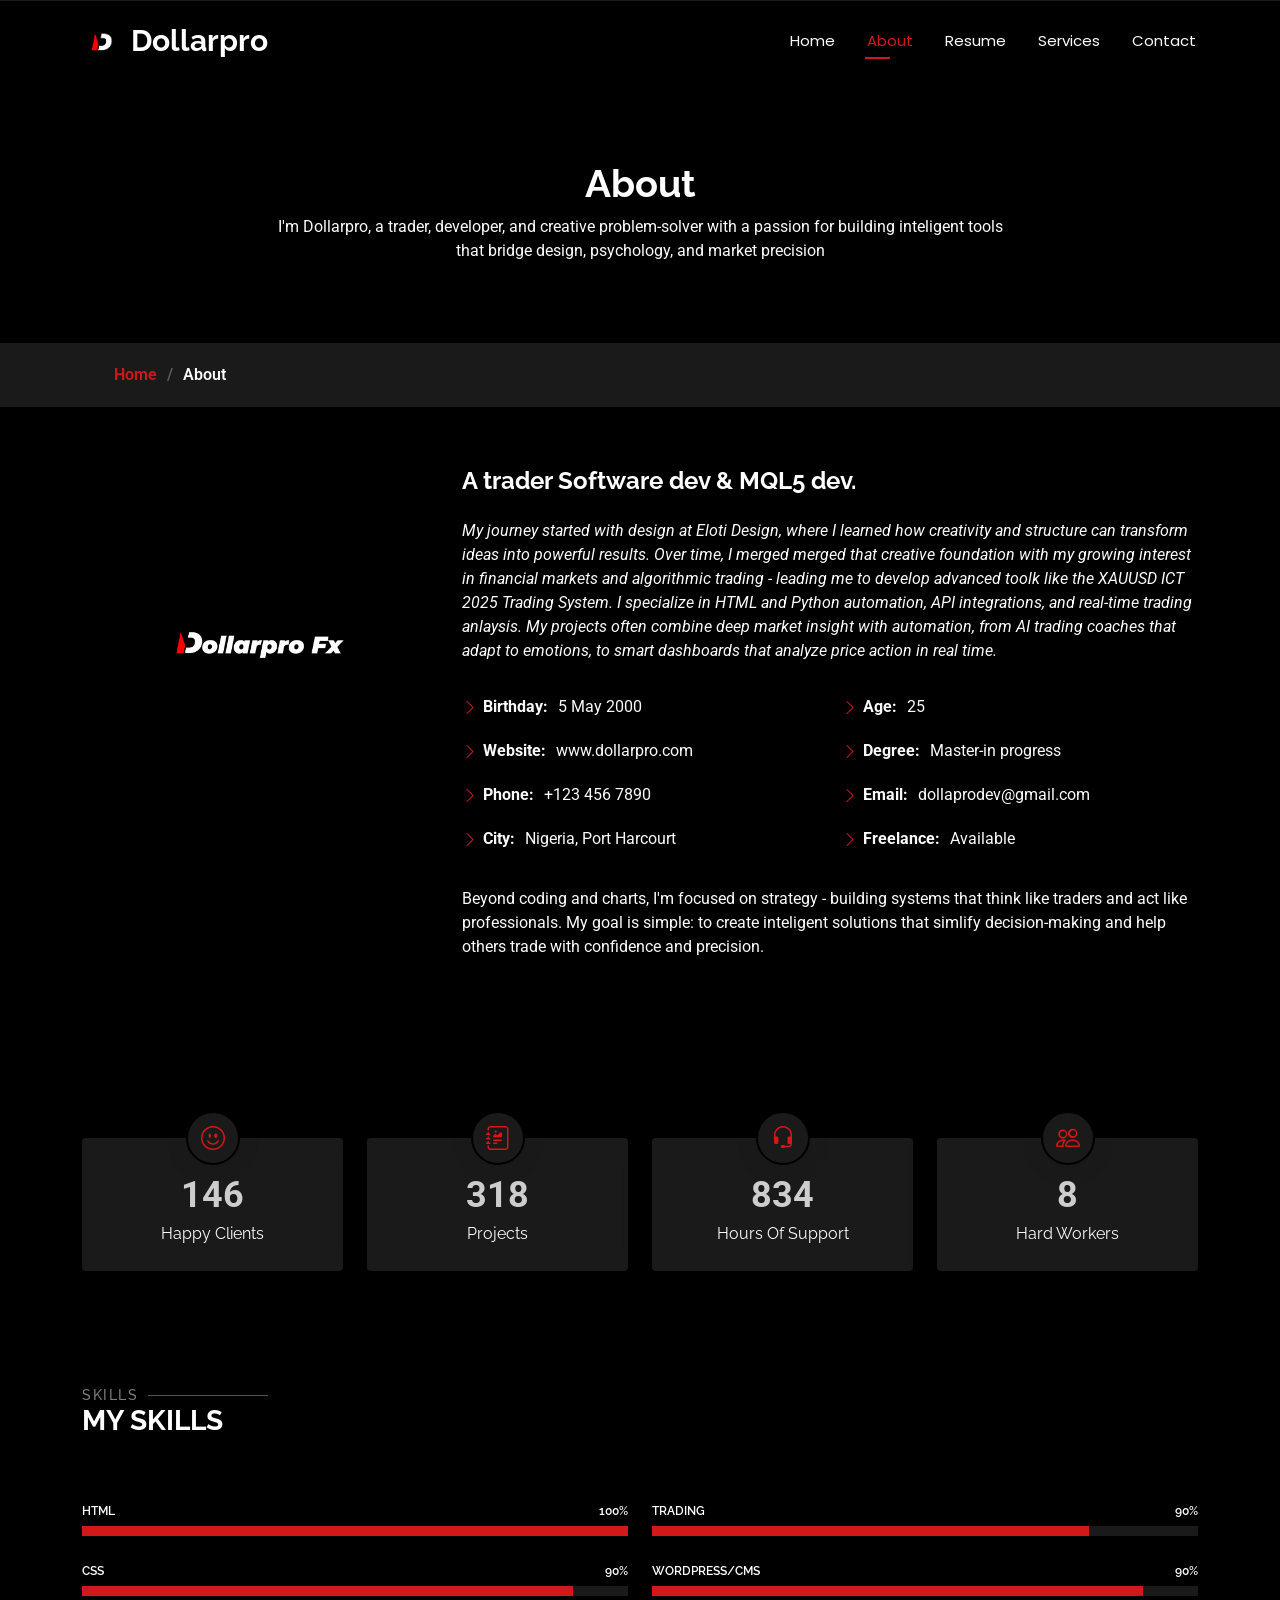
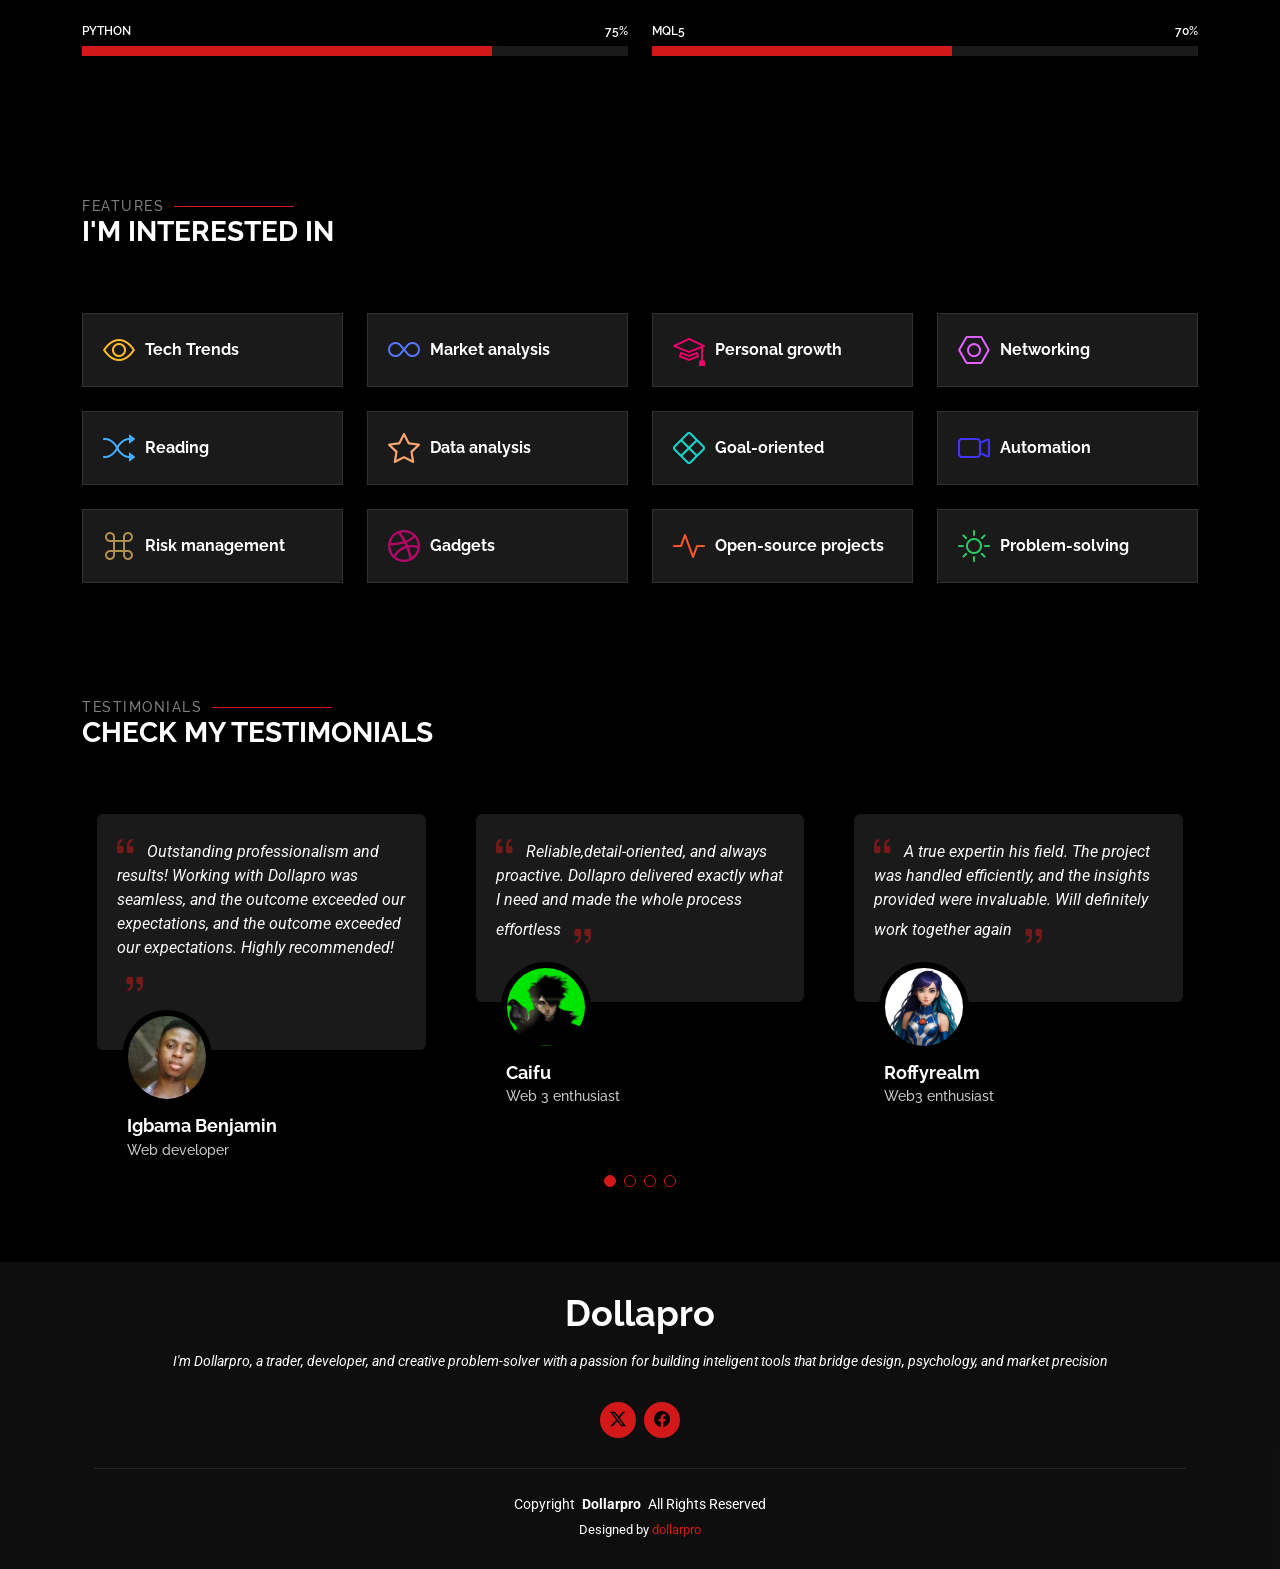
==== about.html @ f8076a0a "Add files via upload" ====
<!DOCTYPE html>
<html lang="en">

<head>
  <meta charset="utf-8">
  <meta content="width=device-width, initial-scale=1.0" name="viewport">
   <title>Dollarpro portfolio</title>
  <meta name="description" content="">
  <meta name="keywords" content="">

  <!-- Favicons -->
  <link href="assets/img/favicon.jpg" rel="icon">
  <link href="assets/img/apple-touch-icon.jpg" rel="apple-touch-icon">

  <!-- Fonts -->
  <link href="https://fonts.googleapis.com" rel="preconnect">
  <link href="https://fonts.gstatic.com" rel="preconnect" crossorigin>
  <link href="https://fonts.googleapis.com/css2?family=Roboto:ital,wght@0,100;0,300;0,400;0,500;0,700;0,900;1,100;1,300;1,400;1,500;1,700;1,900&family=Poppins:ital,wght@0,100;0,200;0,300;0,400;0,500;0,600;0,700;0,800;0,900;1,100;1,200;1,300;1,400;1,500;1,600;1,700;1,800;1,900&family=Raleway:ital,wght@0,100;0,200;0,300;0,400;0,500;0,600;0,700;0,800;0,900;1,100;1,200;1,300;1,400;1,500;1,600;1,700;1,800;1,900&display=swap" rel="stylesheet">

  <!-- Vendor CSS Files -->
  <link href="assets/vendor/bootstrap/css/bootstrap.min.css" rel="stylesheet">
  <link href="assets/vendor/bootstrap-icons/bootstrap-icons.css" rel="stylesheet">
  <link href="assets/vendor/aos/aos.css" rel="stylesheet">
  <link href="assets/vendor/swiper/swiper-bundle.min.css" rel="stylesheet">
  <link href="assets/vendor/glightbox/css/glightbox.min.css" rel="stylesheet">

  <!-- Main CSS File -->
  <link href="assets/css/main.css" rel="stylesheet">

  <!-- =======================================================
  * Template Name: Personal
  * Template URL: https://bootstrapmade.com/personal-free-resume-bootstrap-template/
  * Updated: Mar 05 2025 with Bootstrap v5.3.3
  * Author: BootstrapMade.com
  * License: https://bootstrapmade.com/license/
  ======================================================== -->
</head>

<body class="about-page">

  <header id="header" class="header d-flex align-items-center fixed-top">
    <div class="container-fluid container-xl position-relative d-flex align-items-center justify-content-between">

      <a href="index.html" class="logo d-flex align-items-center">
        <!-- Uncomment the line below if you also wish to use an image logo -->
        <img src="assets/img/logo.jpg" alt="">
        <h1 class="sitename">Dollarpro</h1>
      </a>

      <nav id="navmenu" class="navmenu">
        <ul>
          <li><a href="index.html">Home</a></li>
          <li><a href="about.html" class="active">About</a></li>
          <li><a href="resume.html">Resume</a></li>
          <li><a href="services.html">Services</a></li>
          <li><a href="contact.html">Contact</a></li>
        </ul>
        <i class="mobile-nav-toggle d-xl-none bi bi-list"></i>
      </nav>

    </div>
  </header>

  <main class="main">

    <!-- Page Title -->
    <div class="page-title" data-aos="fade">
      <div class="heading">
        <div class="container">
          <div class="row d-flex justify-content-center text-center">
            <div class="col-lg-8">
              <h1>About</h1>
              <p class="mb-0">I'm Dollarpro, a trader, developer, and creative problem-solver with a passion for building inteligent tools that bridge design, psychology, and market precision</p>
            </div>
          </div>
        </div>
      </div>
      <nav class="breadcrumbs">
        <div class="container">
          <ol>
            <li><a href="index.html">Home</a></li>
            <li class="current">About</li>
          </ol>
        </div>
      </nav>
    </div><!-- End Page Title -->

    <!-- About Section -->
    <section id="about" class="about section">

      <div class="container" data-aos="fade-up" data-aos-delay="100">

        <div class="row gy-4 justify-content-center">
          <div class="col-lg-4">
            <img src="assets/img/profile-img.jpg" class="img-fluid" alt="">
          </div>
          <div class="col-lg-8 content">
            <h2>A trader Software dev &amp; MQL5 dev.</h2>
            <p class="fst-italic py-3">
            My journey started with design at Eloti Design, where I learned how creativity and structure can transform ideas into powerful results. Over time, I merged
            merged that creative foundation with my growing interest in financial markets and algorithmic trading - leading me to develop advanced toolk like the XAUUSD ICT 2025 Trading System.

            I specialize in HTML and Python automation, API integrations, and real-time trading anlaysis. My projects often combine deep market insight with automation, from AI trading coaches that adapt
            to emotions, to smart dashboards that analyze price action in real time.

           
            </p>
            <div class="row">
              <div class="col-lg-6">
                <ul>
                  <li><i class="bi bi-chevron-right"></i> <strong>Birthday:</strong> <span>5 May 2000</span></li>
                  <li><i class="bi bi-chevron-right"></i> <strong>Website:</strong> <span>www.dollarpro.com</span></li>
                  <li><i class="bi bi-chevron-right"></i> <strong>Phone:</strong> <span>+123 456 7890</span></li>
                  <li><i class="bi bi-chevron-right"></i> <strong>City:</strong> <span>Nigeria, Port Harcourt</span></li>
                </ul>
              </div>
              <div class="col-lg-6">
                <ul>
                  <li><i class="bi bi-chevron-right"></i> <strong>Age:</strong> <span>25</span></li>
                  <li><i class="bi bi-chevron-right"></i> <strong>Degree:</strong> <span>Master-in progress</span></li>
                  <li><i class="bi bi-chevron-right"></i> <strong>Email:</strong> <span>dollaprodev@gmail.com</span></li>
                  <li><i class="bi bi-chevron-right"></i> <strong>Freelance:</strong> <span>Available</span></li>
                </ul>
              </div>
            </div>
            <p class="py-3">
              Beyond coding and charts, I'm focused on strategy - building systems that think like traders and act like professionals. My goal is simple: to create inteligent solutions that simlify decision-making
            and help others trade with confidence and precision.
            </p>
          </div>
        </div>

      </div>

    </section><!-- /About Section -->

    <!-- Stats Section -->
    <section id="stats" class="stats section">

      <div class="container" data-aos="fade-up" data-aos-delay="100">

        <div class="row gy-4">

          <div class="col-lg-3 col-md-6 d-flex flex-column align-items-center">
            <i class="bi bi-emoji-smile"></i>
            <div class="stats-item">
              <span data-purecounter-start="0" data-purecounter-end="232" data-purecounter-duration="1" class="purecounter"></span>
              <p>Happy Clients</p>
            </div>
          </div><!-- End Stats Item -->

          <div class="col-lg-3 col-md-6 d-flex flex-column align-items-center">
            <i class="bi bi-journal-richtext"></i>
            <div class="stats-item">
              <span data-purecounter-start="0" data-purecounter-end="521" data-purecounter-duration="1" class="purecounter"></span>
              <p>Projects</p>
            </div>
          </div><!-- End Stats Item -->

          <div class="col-lg-3 col-md-6 d-flex flex-column align-items-center">
            <i class="bi bi-headset"></i>
            <div class="stats-item">
              <span data-purecounter-start="0" data-purecounter-end="1463" data-purecounter-duration="1" class="purecounter"></span>
              <p>Hours Of Support</p>
            </div>
          </div><!-- End Stats Item -->

          <div class="col-lg-3 col-md-6 d-flex flex-column align-items-center">
            <i class="bi bi-people"></i>
            <div class="stats-item">
              <span data-purecounter-start="0" data-purecounter-end="15" data-purecounter-duration="1" class="purecounter"></span>
              <p>Hard Workers</p>
            </div>
          </div><!-- End Stats Item -->

        </div>

      </div>

    </section><!-- /Stats Section -->

    <!-- Skills Section -->
    <section id="skills" class="skills section">

      <!-- Section Title -->
      <div class="container section-title" data-aos="fade-up">
        <h2>Skills</h2>
        <div><span>My</span> <span class="description-title">Skills</span></div>
      </div><!-- End Section Title -->

      <div class="container" data-aos="fade-up" data-aos-delay="100">

        <div class="row skills-content skills-animation">

          <div class="col-lg-6">

            <div class="progress">
              <span class="skill"><span>HTML</span> <i class="val">100%</i></span>
              <div class="progress-bar-wrap">
                <div class="progress-bar" role="progressbar" aria-valuenow="100" aria-valuemin="0" aria-valuemax="100"></div>
              </div>
            </div><!-- End Skills Item -->

            <div class="progress">
              <span class="skill"><span>CSS</span> <i class="val">90%</i></span>
              <div class="progress-bar-wrap">
                <div class="progress-bar" role="progressbar" aria-valuenow="90" aria-valuemin="0" aria-valuemax="100"></div>
              </div>
            </div><!-- End Skills Item -->

            <div class="progress">
              <span class="skill"><span>Python</span> <i class="val">75%</i></span>
              <div class="progress-bar-wrap">
                <div class="progress-bar" role="progressbar" aria-valuenow="75" aria-valuemin="0" aria-valuemax="100"></div>
              </div>
            </div><!-- End Skills Item -->

          </div>

          <div class="col-lg-6">

            <div class="progress">
              <span class="skill"><span>Trading</span> <i class="val">90%</i></span>
              <div class="progress-bar-wrap">
                <div class="progress-bar" role="progressbar" aria-valuenow="80" aria-valuemin="0" aria-valuemax="100"></div>
              </div>
            </div><!-- End Skills Item -->

            <div class="progress">
              <span class="skill"><span>WordPress/CMS</span> <i class="val">90%</i></span>
              <div class="progress-bar-wrap">
                <div class="progress-bar" role="progressbar" aria-valuenow="90" aria-valuemin="0" aria-valuemax="100"></div>
              </div>
            </div><!-- End Skills Item -->

            <div class="progress">
              <span class="skill"><span>MQL5</span> <i class="val">70%</i></span>
              <div class="progress-bar-wrap">
                <div class="progress-bar" role="progressbar" aria-valuenow="55" aria-valuemin="0" aria-valuemax="100"></div>
              </div>
            </div><!-- End Skills Item -->

          </div>

        </div>

      </div>

    </section><!-- /Skills Section -->

    <!-- Interests Section -->
    <section id="interests" class="interests section">

      <!-- Section Title -->
      <div class="container section-title" data-aos="fade-up">
        <h2>Features</h2>
        <div><span>I'm</span> <span class="description-title">interested in</span></div>
      </div><!-- End Section Title -->

      <div class="container">

        <div class="row gy-4">

          <div class="col-lg-3 col-md-4" data-aos="fade-up" data-aos-delay="100">
            <div class="features-item">
              <i class="bi bi-eye" style="color: #ffbb2c;"></i>
              <h3><a href="" class="stretched-link">Tech Trends</a></h3>
            </div>
          </div><!-- End Feature Item -->

          <div class="col-lg-3 col-md-4" data-aos="fade-up" data-aos-delay="200">
            <div class="features-item">
              <i class="bi bi-infinity" style="color: #5578ff;"></i>
              <h3><a href="" class="stretched-link">Market analysis</a></h3>
            </div>
          </div><!-- End Feature Item -->

          <div class="col-lg-3 col-md-4" data-aos="fade-up" data-aos-delay="300">
            <div class="features-item">
              <i class="bi bi-mortarboard" style="color: #e80368;"></i>
              <h3><a href="" class="stretched-link">Personal growth</a></h3>
            </div>
          </div><!-- End Feature Item -->

          <div class="col-lg-3 col-md-4" data-aos="fade-up" data-aos-delay="400">
            <div class="features-item">
              <i class="bi bi-nut" style="color: #e361ff;"></i>
              <h3><a href="" class="stretched-link">Networking</a></h3>
            </div>
          </div><!-- End Feature Item -->

          <div class="col-lg-3 col-md-4" data-aos="fade-up" data-aos-delay="500">
            <div class="features-item">
              <i class="bi bi-shuffle" style="color: #47aeff;"></i>
              <h3><a href="" class="stretched-link">Reading</a></h3>
            </div>
          </div><!-- End Feature Item -->

          <div class="col-lg-3 col-md-4" data-aos="fade-up" data-aos-delay="600">
            <div class="features-item">
              <i class="bi bi-star" style="color: #ffa76e;"></i>
              <h3><a href="" class="stretched-link">Data analysis</a></h3>
            </div>
          </div><!-- End Feature Item -->

          <div class="col-lg-3 col-md-4" data-aos="fade-up" data-aos-delay="700">
            <div class="features-item">
              <i class="bi bi-x-diamond" style="color: #11dbcf;"></i>
              <h3><a href="" class="stretched-link">Goal-oriented</a></h3>
            </div>
          </div><!-- End Feature Item -->

          <div class="col-lg-3 col-md-4" data-aos="fade-up" data-aos-delay="800">
            <div class="features-item">
              <i class="bi bi-camera-video" style="color: #4233ff;"></i>
              <h3><a href="" class="stretched-link">Automation</a></h3>
            </div>
          </div><!-- End Feature Item -->

          <div class="col-lg-3 col-md-4" data-aos="fade-up" data-aos-delay="900">
            <div class="features-item">
              <i class="bi bi-command" style="color: #b2904f;"></i>
              <h3><a href="" class="stretched-link">Risk management</a></h3>
            </div>
          </div><!-- End Feature Item -->

          <div class="col-lg-3 col-md-4" data-aos="fade-up" data-aos-delay="1000">
            <div class="features-item">
              <i class="bi bi-dribbble" style="color: #b20969;"></i>
              <h3><a href="" class="stretched-link">Gadgets</a></h3>
            </div>
          </div><!-- End Feature Item -->

          <div class="col-lg-3 col-md-4" data-aos="fade-up" data-aos-delay="1100">
            <div class="features-item">
              <i class="bi bi-activity" style="color: #ff5828;"></i>
              <h3><a href="" class="stretched-link">Open-source projects</a></h3>
            </div>
          </div><!-- End Feature Item -->

          <div class="col-lg-3 col-md-4" data-aos="fade-up" data-aos-delay="1200">
            <div class="features-item">
              <i class="bi bi-brightness-high" style="color: #29cc61;"></i>
              <h3><a href="" class="stretched-link">Problem-solving</a></h3>
            </div>
          </div><!-- End Feature Item -->

        </div>

      </div>

    </section><!-- /Interests Section -->

    <!-- Testimonials Section -->
    <section id="testimonials" class="testimonials section">

      <!-- Section Title -->
      <div class="container section-title" data-aos="fade-up">
        <h2>Testimonials</h2>
        <div><span>Check my</span> <span class="description-title">Testimonials</span></div>
      </div><!-- End Section Title -->

      <div class="container" data-aos="fade-up" data-aos-delay="100">

        <div class="swiper init-swiper" data-speed="600" data-delay="5000">
          <script type="application/json" class="swiper-config">
            {
              "loop": true,
              "speed": 600,
              "autoplay": {
                "delay": 5000
              },
              "slidesPerView": "auto",
              "pagination": {
                "el": ".swiper-pagination",
                "type": "bullets",
                "clickable": true
              },
              "breakpoints": {
                "320": {
                  "slidesPerView": 1,
                  "spaceBetween": 40
                },
                "1200": {
                  "slidesPerView": 3,
                  "spaceBetween": 20
                }
              }
            }
          </script>
          <div class="swiper-wrapper">

            <div class="swiper-slide">
              <div class="testimonial-item" "="">
            <p>
              <i class=" bi bi-quote quote-icon-left"></i>
                <span>Outstanding professionalism and results! Working with Dollapro was seamless, and the outcome exceeded our expectations, and the outcome exceeded our expectations. Highly recommended!</span>
                <i class="bi bi-quote quote-icon-right"></i>
                </p>
                <img src="assets/img/person/person-m-9.jpg" class="testimonial-img" alt="">
                <h3>Igbama Benjamin</h3>
                <h4>Web developer</h4>
              </div>
            </div><!-- End testimonial item -->

            <div class="swiper-slide">
              <div class="testimonial-item">
                <p>
                  <i class="bi bi-quote quote-icon-left"></i>
                  <span>Reliable,detail-oriented, and always proactive. Dollapro delivered exactly what I need and made the whole process effortless</span>
                  <i class="bi bi-quote quote-icon-right"></i>
                </p>
                <img src="assets/img/person/person-f-5.jpg" class="testimonial-img" alt="">
                <h3>Caifu</h3>
                <h4>Web 3 enthusiast</h4>
              </div>
            </div><!-- End testimonial item -->

            <div class="swiper-slide">
              <div class="testimonial-item">
                <p>
                  <i class="bi bi-quote quote-icon-left"></i>
                  <span>A true expertin his field. The project was handled efficiently, and the insights provided were invaluable. Will definitely work together again </span>
                  <i class="bi bi-quote quote-icon-right"></i>
                </p>
                <img src="assets/img/person/person-f-12.jpg" class="testimonial-img" alt="">
                <h3>Roffyrealm</h3>
                <h4>Web3 enthusiast</h4>
              </div>
            </div><!-- End testimonial item -->

            <div class="swiper-slide">
              <div class="testimonial-item">
                <p>
                  <i class="bi bi-quote quote-icon-left"></i>
                  <span>From start to finish, the communication, guidance, and quality of work were exceptional. Dollarpro brought our vision to life perfectly</span>
                  <i class="bi bi-quote quote-icon-right"></i>
                </p>
                <img src="assets/img/person/person-m-12.jpg" class="testimonial-img" alt="">
                <h3>Freeman</h3>
                <h4>Web3 enthusiast/community builder</h4>
              </div>
            </div><!-- End testimonial item -->

           
          </div>
          <div class="swiper-pagination"></div>
        </div>

      </div>

    </section><!-- /Testimonials Section -->

  </main>

  <footer id="footer" class="footer dark-background">
    <div class="container">
      <h3 class="sitename">Dollapro</h3>
      <p>I'm Dollarpro, a trader, developer, and creative problem-solver with a passion for building inteligent tools that bridge design, psychology, and market precision</p>
      <div class="social-links d-flex justify-content-center">
        <a href=""><i class="bi bi-twitter-x"></i></a>
        <a href=""><i class="bi bi-facebook"></i></a>
      </div>
      <div class="container">
        <div class="copyright">
          <span>Copyright</span> <strong class="px-1 sitename">Dollarpro</strong> <span>All Rights Reserved</span>
        </div>
        <div class="credits">
          <!-- All the links in the footer should remain intact. -->
          <!-- You can delete the links only if you've purchased the pro version. -->
          <!-- Licensing information: https://bootstrapmade.com/license/ -->
          <!-- Purchase the pro version with working PHP/AJAX contact form: [buy-url] -->
          Designed by <a href="https://bootstrapmade.com/">dollarpro</a>
        </div>
      </div>
    </div>
  </footer>

  <!-- Scroll Top -->
  <a href="#" id="scroll-top" class="scroll-top d-flex align-items-center justify-content-center"><i class="bi bi-arrow-up-short"></i></a>

  <!-- Preloader -->
  <div id="preloader"></div>

  <!-- Vendor JS Files -->
  <script src="assets/vendor/bootstrap/js/bootstrap.bundle.min.js"></script>
  <script src="assets/vendor/php-email-form/validate.js"></script>
  <script src="assets/vendor/aos/aos.js"></script>
  <script src="assets/vendor/typed.js/typed.umd.js"></script>
  <script src="assets/vendor/purecounter/purecounter_vanilla.js"></script>
  <script src="assets/vendor/waypoints/noframework.waypoints.js"></script>
  <script src="assets/vendor/swiper/swiper-bundle.min.js"></script>
  <script src="assets/vendor/glightbox/js/glightbox.min.js"></script>
  <script src="assets/vendor/imagesloaded/imagesloaded.pkgd.min.js"></script>
  <script src="assets/vendor/isotope-layout/isotope.pkgd.min.js"></script>

  <!-- Main JS File -->
  <script src="assets/js/main.js"></script>

</body>

</html>
---- assets/css/main.css ----
/**
* Template Name: Personal
* Template URL: https://bootstrapmade.com/personal-free-resume-bootstrap-template/
* Updated: Mar 05 2025 with Bootstrap v5.3.3
* Author: BootstrapMade.com
* License: https://bootstrapmade.com/license/
*/

/*--------------------------------------------------------------
# Font & Color Variables
# Help: https://bootstrapmade.com/color-system/
--------------------------------------------------------------*/
/* Fonts */
:root {
  --default-font: "Roboto",  system-ui, -apple-system, "Segoe UI", Roboto, "Helvetica Neue", Arial, "Noto Sans", "Liberation Sans", sans-serif, "Apple Color Emoji", "Segoe UI Emoji", "Segoe UI Symbol", "Noto Color Emoji";
  --heading-font: "Raleway",  sans-serif;
  --nav-font: "Poppins",  sans-serif;
}

/* Global Colors - The following color variables are used throughout the website. Updating them here will change the color scheme of the entire website */
:root { 
  --background-color: #000000; /* Background color for the entire website, including individual sections */
  --default-color: #fafafa; /* Default color used for the majority of the text content across the entire website */
  --heading-color: #ffffff; /* Color for headings, subheadings and title throughout the website */
  --accent-color: #d21818; /* Accent color that represents your brand on the website. It's used for buttons, links, and other elements that need to stand out */
  --surface-color: #1a1a1a; /* The surface color is used as a background of boxed elements within sections, such as cards, icon boxes, or other elements that require a visual separation from the global background. */
  --contrast-color: #000000; /* Contrast color for text, ensuring readability against backgrounds of accent, heading, or default colors. */
}

/* Nav Menu Colors - The following color variables are used specifically for the navigation menu. They are separate from the global colors to allow for more customization options */
:root {
  --nav-color: #fafafa;  /* The default color of the main navmenu links */
  --nav-hover-color: #d21818; /* Applied to main navmenu links when they are hovered over or active */
  --nav-mobile-background-color: #1a1a1a; /* Used as the background color for mobile navigation menu */
  --nav-dropdown-background-color: #1a1a1a; /* Used as the background color for dropdown items that appear when hovering over primary navigation items */
  --nav-dropdown-color: #fafafa; /* Used for navigation links of the dropdown items in the navigation menu. */
  --nav-dropdown-hover-color: #d21818; /* Similar to --nav-hover-color, this color is applied to dropdown navigation links when they are hovered over. */
}

/* Color Presets - These classes override global colors when applied to any section or element, providing reuse of the sam color scheme. */

.light-background {
  --background-color: #1a1a1a;
  --surface-color: #343434;
}

.dark-background {
  --background-color: rgba(15, 15, 15, 0.975);
  --default-color: #ffffff;
  --heading-color: #ffffff;
  --surface-color: #292929f9;
  --contrast-color: #000000;
}

/* Smooth scroll */
:root {
  scroll-behavior: smooth;
}

/*--------------------------------------------------------------
# General Styling & Shared Classes
--------------------------------------------------------------*/
body {
  color: var(--default-color);
  background-color: var(--background-color);
  font-family: var(--default-font);
}

a {
  color: var(--accent-color);
  text-decoration: none;
  transition: 0.3s;
}

a:hover {
  color: color-mix(in srgb, var(--accent-color), transparent 25%);
  text-decoration: none;
}

h1,
h2,
h3,
h4,
h5,
h6 {
  color: var(--heading-color);
  font-family: var(--heading-font);
}

/* PHP Email Form Messages
------------------------------*/
.php-email-form .error-message {
  display: none;
  background: #df1529;
  color: #ffffff;
  text-align: left;
  padding: 15px;
  margin-bottom: 24px;
  font-weight: 600;
}

.php-email-form .sent-message {
  display: none;
  color: #ffffff;
  background: #960505;
  text-align: center;
  padding: 15px;
  margin-bottom: 24px;
  font-weight: 600;
}

.php-email-form .loading {
  display: none;
  background: var(--surface-color);
  text-align: center;
  padding: 15px;
  margin-bottom: 24px;
}

.php-email-form .loading:before {
  content: "";
  display: inline-block;
  border-radius: 50%;
  width: 24px;
  height: 24px;
  margin: 0 10px -6px 0;
  border: 3px solid var(--accent-color);
  border-top-color: var(--surface-color);
  animation: php-email-form-loading 1s linear infinite;
}

@keyframes php-email-form-loading {
  0% {
    transform: rotate(0deg);
  }

  100% {
    transform: rotate(360deg);
  }
}

/*--------------------------------------------------------------
# Global Header
--------------------------------------------------------------*/
.header {
  --background-color: rgba(0, 0, 0, 0);
  color: var(--default-color);
  background-color: var(--background-color);
  padding: 15px 0;
  transition: all 0.5s;
  z-index: 997;
}

.header .logo {
  line-height: 1;
}

.header .logo img {
  max-height: 32px;
  margin-right: 8px;
}

.header .logo h1 {
  font-size: 30px;
  margin: 0;
  font-weight: 700;
  color: var(--heading-color);
}

.scrolled .header {
  box-shadow: 0px 0 18px rgba(0, 0, 0, 0.1);
}

/* Global Header on Scroll
------------------------------*/
.scrolled .header {
  --background-color: rgba(0, 0, 0, 0.8);
}

/*--------------------------------------------------------------
# Navigation Menu
--------------------------------------------------------------*/
/* Desktop Navigation */
@media (min-width: 1200px) {
  .navmenu {
    padding: 0;
  }

  .navmenu ul {
    margin: 0;
    padding: 0;
    display: flex;
    list-style: none;
    align-items: center;
  }

  .navmenu li {
    position: relative;
  }

  .navmenu>ul>li {
    white-space: nowrap;
    padding: 15px 14px;
  }

  .navmenu>ul>li:last-child {
    padding-right: 0;
  }

  .navmenu a,
  .navmenu a:focus {
    color: var(--nav-color);
    font-size: 15px;
    padding: 0 2px;
    font-family: var(--nav-font);
    font-weight: 400;
    display: flex;
    align-items: center;
    justify-content: space-between;
    white-space: nowrap;
    transition: 0.3s;
    position: relative;
  }

  .navmenu a i,
  .navmenu a:focus i {
    font-size: 12px;
    line-height: 0;
    margin-left: 5px;
    transition: 0.3s;
  }

  .navmenu>ul>li>a:before {
    content: "";
    position: absolute;
    height: 2px;
    bottom: -6px;
    left: 0;
    background-color: var(--nav-hover-color);
    visibility: hidden;
    width: 0px;
    transition: all 0.3s ease-in-out 0s;
  }

  .navmenu a:hover:before,
  .navmenu li:hover>a:before,
  .navmenu .active:before {
    visibility: visible;
    width: 25px;
  }

  .navmenu li:hover>a,
  .navmenu .active,
  .navmenu .active:focus {
    color: var(--nav-hover-color);
  }

  .navmenu .dropdown ul {
    margin: 0;
    padding: 10px 0;
    background: var(--nav-dropdown-background-color);
    display: block;
    position: absolute;
    visibility: hidden;
    left: 14px;
    top: 130%;
    opacity: 0;
    transition: 0.3s;
    border-radius: 4px;
    z-index: 99;
    box-shadow: 0px 0px 30px rgba(0, 0, 0, 0.1);
  }

  .navmenu .dropdown ul li {
    min-width: 200px;
  }

  .navmenu .dropdown ul a {
    padding: 10px 20px;
    font-size: 15px;
    text-transform: none;
    color: var(--nav-dropdown-color);
  }

  .navmenu .dropdown ul a i {
    font-size: 12px;
  }

  .navmenu .dropdown ul a:hover,
  .navmenu .dropdown ul .active:hover,
  .navmenu .dropdown ul li:hover>a {
    color: var(--nav-dropdown-hover-color);
  }

  .navmenu .dropdown:hover>ul {
    opacity: 1;
    top: 100%;
    visibility: visible;
  }

  .navmenu .dropdown .dropdown ul {
    top: 0;
    left: -90%;
    visibility: hidden;
  }

  .navmenu .dropdown .dropdown:hover>ul {
    opacity: 1;
    top: 0;
    left: -100%;
    visibility: visible;
  }
}

/* Mobile Navigation */
@media (max-width: 1199px) {
  .mobile-nav-toggle {
    color: var(--nav-color);
    font-size: 28px;
    line-height: 0;
    margin-right: 10px;
    cursor: pointer;
    transition: color 0.3s;
  }

  .navmenu {
    padding: 0;
    z-index: 9997;
  }

  .navmenu ul {
    display: none;
    list-style: none;
    position: absolute;
    inset: 60px 20px 20px 20px;
    padding: 10px 0;
    margin: 0;
    border-radius: 6px;
    background-color: var(--nav-mobile-background-color);
    border: 1px solid color-mix(in srgb, var(--default-color), transparent 90%);
    box-shadow: none;
    overflow-y: auto;
    transition: 0.3s;
    z-index: 9998;
  }

  .navmenu a,
  .navmenu a:focus {
    color: var(--nav-dropdown-color);
    padding: 10px 20px;
    font-family: var(--nav-font);
    font-size: 17px;
    font-weight: 500;
    display: flex;
    align-items: center;
    justify-content: space-between;
    white-space: nowrap;
    transition: 0.3s;
  }

  .navmenu a i,
  .navmenu a:focus i {
    font-size: 12px;
    line-height: 0;
    margin-left: 5px;
    width: 30px;
    height: 30px;
    display: flex;
    align-items: center;
    justify-content: center;
    border-radius: 50%;
    transition: 0.3s;
    background-color: color-mix(in srgb, var(--accent-color), transparent 90%);
  }

  .navmenu a i:hover,
  .navmenu a:focus i:hover {
    background-color: var(--accent-color);
    color: var(--contrast-color);
  }

  .navmenu a:hover,
  .navmenu .active,
  .navmenu .active:focus {
    color: var(--nav-dropdown-hover-color);
  }

  .navmenu .active i,
  .navmenu .active:focus i {
    background-color: var(--accent-color);
    color: var(--contrast-color);
    transform: rotate(180deg);
  }

  .navmenu .dropdown ul {
    position: static;
    display: none;
    z-index: 99;
    padding: 10px 0;
    margin: 10px 20px;
    background-color: var(--nav-dropdown-background-color);
    transition: all 0.5s ease-in-out;
  }

  .navmenu .dropdown ul ul {
    background-color: rgba(33, 37, 41, 0.1);
  }

  .navmenu .dropdown>.dropdown-active {
    display: block;
    background-color: rgba(33, 37, 41, 0.03);
  }

  .mobile-nav-active {
    overflow: hidden;
  }

  .mobile-nav-active .mobile-nav-toggle {
    color: #fff;
    position: absolute;
    font-size: 32px;
    top: 15px;
    right: 15px;
    margin-right: 0;
    z-index: 9999;
  }

  .mobile-nav-active .navmenu {
    position: fixed;
    overflow: hidden;
    inset: 0;
    background: rgba(33, 37, 41, 0.8);
    transition: 0.3s;
  }

  .mobile-nav-active .navmenu>ul {
    display: block;
  }
}

/*--------------------------------------------------------------
# Global Footer
--------------------------------------------------------------*/
.footer {
  color: var(--default-color);
  background-color: var(--background-color);
  font-size: 14px;
  text-align: center;
  padding: 30px 0;
  position: relative;
}

.footer h3 {
  font-size: 36px;
  font-weight: 700;
  position: relative;
  padding: 0;
  margin: 0 0 15px 0;
}

.footer p {
  font-size: 15;
  font-style: italic;
  padding: 0;
  margin: 0 0 30px 0;
}

.footer .social-links {
  margin: 0 0 30px 0;
}

.footer .social-links a {
  font-size: 16px;
  display: flex;
  align-items: center;
  justify-content: center;
  background: var(--accent-color);
  color: var(--contrast-color);
  line-height: 1;
  margin: 0 4px;
  border-radius: 50%;
  text-align: center;
  width: 36px;
  height: 36px;
  transition: 0.3s;
}

.footer .social-links a:hover {
  background: color-mix(in srgb, var(--accent-color), transparent 20%);
  text-decoration: none;
}

.footer .copyright {
  padding-top: 25px;
  border-top: 1px solid color-mix(in srgb, var(--default-color), transparent 90%);
}

.footer .credits {
  font-size: 13px;
  padding-top: 5px;
}

/*--------------------------------------------------------------
# Preloader
--------------------------------------------------------------*/
#preloader {
  position: fixed;
  inset: 0;
  z-index: 999999;
  overflow: hidden;
  background: var(--background-color);
  transition: all 0.6s ease-out;
}

#preloader:before {
  content: "";
  position: fixed;
  top: calc(50% - 30px);
  left: calc(50% - 30px);
  border: 6px solid #ffffff;
  border-color: var(--accent-color) transparent var(--accent-color) transparent;
  border-radius: 50%;
  width: 60px;
  height: 60px;
  animation: animate-preloader 1.5s linear infinite;
}

@keyframes animate-preloader {
  0% {
    transform: rotate(0deg);
  }

  100% {
    transform: rotate(360deg);
  }
}

/*--------------------------------------------------------------
# Scroll Top Button
--------------------------------------------------------------*/
.scroll-top {
  position: fixed;
  visibility: hidden;
  opacity: 0;
  right: 15px;
  bottom: -15px;
  z-index: 99999;
  background-color: var(--accent-color);
  width: 44px;
  height: 44px;
  border-radius: 50px;
  transition: all 0.4s;
}

.scroll-top i {
  font-size: 24px;
  color: var(--contrast-color);
  line-height: 0;
}

.scroll-top:hover {
  background-color: color-mix(in srgb, var(--accent-color), transparent 20%);
  color: var(--contrast-color);
}

.scroll-top.active {
  visibility: visible;
  opacity: 1;
  bottom: 15px;
}

/*--------------------------------------------------------------
# Disable aos animation delay on mobile devices
--------------------------------------------------------------*/
@media screen and (max-width: 768px) {
  [data-aos-delay] {
    transition-delay: 0 !important;
  }
}

/*--------------------------------------------------------------
# Global Page Titles & Breadcrumbs
--------------------------------------------------------------*/
.page-title {
  color: var(--default-color);
  background-color: var(--background-color);
  position: relative;
}

.page-title .heading {
  padding: 160px 0 80px 0;
  border-top: 1px solid color-mix(in srgb, var(--default-color), transparent 90%);
}

.page-title .heading h1 {
  font-size: 38px;
  font-weight: 700;
}

.page-title nav {
  background-color: color-mix(in srgb, var(--default-color), transparent 90%);
  padding: 20px 0;
}

.page-title nav ol {
  display: flex;
  flex-wrap: wrap;
  list-style: none;
  margin: 0;
  font-size: 16px;
  font-weight: 600;
}

.page-title nav ol li+li {
  padding-left: 10px;
}

.page-title nav ol li+li::before {
  content: "/";
  display: inline-block;
  padding-right: 10px;
  color: color-mix(in srgb, var(--default-color), transparent 70%);
}

/*--------------------------------------------------------------
# Global Sections
--------------------------------------------------------------*/
section,
.section {
  color: var(--default-color);
  background-color: var(--background-color);
  padding: 60px 0;
  scroll-margin-top: 100px;
  overflow: clip;
}

@media (max-width: 1199px) {

  section,
  .section {
    scroll-margin-top: 66px;
  }
}

/*--------------------------------------------------------------
# Global Section Titles
--------------------------------------------------------------*/
.section-title {
  padding-bottom: 60px;
  position: relative;
}

.section-title h2 {
  font-size: 14px;
  font-weight: 500;
  padding: 0;
  line-height: 1px;
  margin: 0;
  letter-spacing: 1.5px;
  text-transform: uppercase;
  color: color-mix(in srgb, var(--default-color), transparent 50%);
  position: relative;
}

.section-title h2::after {
  content: "";
  width: 120px;
  height: 1px;
  display: inline-block;
  background: var(--accent-color);
  margin: 4px 10px;
}

.section-title div {
  color: var(--heading-color);
  margin: 0;
  margin: 0;
  font-size: 28px;
  font-weight: 700;
  text-transform: uppercase;
  font-family: var(--heading-font);
}

/*--------------------------------------------------------------
# Hero Section
--------------------------------------------------------------*/
.hero {
  width: 100%;
  min-height: 100vh;
  position: relative;
  padding: 80px 0;
  display: flex;
  align-items: center;
  justify-content: center;
}

.hero img {
  position: absolute;
  inset: 0;
  display: block;
  width: 100%;
  height: 100%;
  object-fit: cover;
  z-index: 1;
}

.hero .container {
  position: relative;
  z-index: 3;
}

.hero h2 {
  margin: 0;
  font-size: 64px;
  font-weight: 700;
}

.hero p {
  margin: 5px 0 0 0;
  font-size: 26px;
}

.hero p span {
  letter-spacing: 1px;
  border-bottom: 2px solid var(--accent-color);
}

.hero .social-links {
  margin-top: 25px;
}

.hero .social-links a {
  background-color: color-mix(in srgb, var(--default-color), transparent 90%);
  color: var(--default-color);
  font-size: 14px;
  width: 40px;
  height: 40px;
  border-radius: 50px;
  display: inline-flex;
  align-items: center;
  justify-content: center;
  margin-right: 20px;
  transition: 0.3s;
}

.hero .social-links a:hover {
  background-color: var(--accent-color);
}

@media (max-width: 768px) {
  .hero h2 {
    font-size: 32px;
  }

  .hero p {
    font-size: 20px;
  }
}

/*--------------------------------------------------------------
# About Section
--------------------------------------------------------------*/
.about .content h2 {
  font-weight: 700;
  font-size: 24px;
}

.about .content ul {
  list-style: none;
  padding: 0;
}

.about .content ul li {
  margin-bottom: 20px;
  display: flex;
  align-items: center;
}

.about .content ul strong {
  margin-right: 10px;
}

.about .content ul i {
  font-size: 16px;
  margin-right: 5px;
  color: var(--accent-color);
  line-height: 0;
}

/*--------------------------------------------------------------
# Stats Section
--------------------------------------------------------------*/
.stats i {
  background-color: var(--surface-color);
  color: var(--accent-color);
  box-shadow: 0px 2px 25px rgba(0, 0, 0, 0.1);
  width: 54px;
  height: 54px;
  font-size: 24px;
  border-radius: 50px;
  border: 2px solid var(--background-color);
  display: inline-flex;
  align-items: center;
  justify-content: center;
  position: relative;
  z-index: 1;
}

.stats .stats-item {
  background-color: var(--surface-color);
  margin-top: -27px;
  padding: 30px 30px 25px 30px;
  width: 100%;
  position: relative;
  text-align: center;
  box-shadow: 0px 2px 35px rgba(0, 0, 0, 0.1);
  border-radius: 4px;
  z-index: 0;
}

.stats .stats-item span {
  font-size: 36px;
  display: block;
  font-weight: 700;
  color: color-mix(in srgb, var(--default-color), transparent 20%);
}

.stats .stats-item p {
  padding: 0;
  margin: 0;
  font-family: var(--heading-font);
  font-size: 16px;
}

/*--------------------------------------------------------------
# Skills Section
--------------------------------------------------------------*/
.skills .progress {
  height: 60px;
  display: block;
  background: none;
  border-radius: 0;
}

.skills .progress .skill {
  color: var(--heading-color);
  padding: 0;
  margin: 0 0 6px 0;
  text-transform: uppercase;
  display: block;
  font-weight: 600;
  font-family: var(--heading-font);
}

.skills .progress .skill .val {
  float: right;
  font-style: normal;
}

.skills .progress-bar-wrap {
  background: color-mix(in srgb, var(--default-color), transparent 90%);
  height: 10px;
}

.skills .progress-bar {
  width: 1px;
  height: 10px;
  transition: 0.9s;
  background-color: var(--accent-color);
}

/*--------------------------------------------------------------
# Interests Section
--------------------------------------------------------------*/
.interests .features-item {
  background-color: var(--surface-color);
  display: flex;
  align-items: center;
  padding: 20px;
  transition: 0.3s;
  border: 1px solid color-mix(in srgb, var(--default-color), transparent 90%);
  position: relative;
}

.interests .features-item i {
  font-size: 32px;
  padding-right: 10px;
  line-height: 0;
}

.interests .features-item h3 {
  font-weight: 700;
  margin: 0;
  padding: 0;
  line-height: 1;
  font-size: 16px;
}

.interests .features-item h3 a {
  color: var(--heading-color);
  transition: 0.3s;
}

.interests .features-item:hover {
  border-color: var(--accent-color);
}

.interests .features-item:hover h3 a {
  color: var(--accent-color);
}

/*--------------------------------------------------------------
# Testimonials Section
--------------------------------------------------------------*/
.testimonials .testimonials-carousel,
.testimonials .testimonials-slider {
  overflow: hidden;
}

.testimonials .testimonial-item {
  box-sizing: content-box;
  min-height: 320px;
}

.testimonials .testimonial-item .testimonial-img {
  width: 90px;
  border-radius: 50%;
  margin: -40px 0 0 40px;
  position: relative;
  z-index: 2;
  border: 6px solid var(--background-color);
}

.testimonials .testimonial-item h3 {
  font-size: 18px;
  font-weight: bold;
  margin: 10px 0 5px 45px;
}

.testimonials .testimonial-item h4 {
  font-size: 14px;
  color: color-mix(in srgb, var(--default-color), transparent 20%);
  margin: 0 0 0 45px;
}

.testimonials .testimonial-item .quote-icon-left,
.testimonials .testimonial-item .quote-icon-right {
  color: color-mix(in srgb, var(--accent-color), transparent 50%);
  font-size: 26px;
  line-height: 0;
}

.testimonials .testimonial-item .quote-icon-left {
  display: inline-block;
  left: -5px;
  position: relative;
}

.testimonials .testimonial-item .quote-icon-right {
  display: inline-block;
  right: -5px;
  position: relative;
  top: 10px;
  transform: scale(-1, -1);
}

.testimonials .testimonial-item p {
  font-style: italic;
  margin: 0 15px 0 15px;
  padding: 20px 20px 60px 20px;
  background: var(--surface-color);
  border-radius: 6px;
  position: relative;
  z-index: 1;
}

.testimonials .swiper-wrapper {
  height: auto;
}

.testimonials .swiper-pagination {
  margin-top: 20px;
  position: relative;
}

.testimonials .swiper-pagination .swiper-pagination-bullet {
  width: 12px;
  height: 12px;
  background-color: var(--background-color);
  opacity: 1;
  border: 1px solid var(--accent-color);
}

.testimonials .swiper-pagination .swiper-pagination-bullet-active {
  background-color: var(--accent-color);
}

/*--------------------------------------------------------------
# Resume Section
--------------------------------------------------------------*/
.resume .resume-title {
  color: var(--heading-color);
  font-size: 26px;
  font-weight: 700;
  margin-top: 20px;
  margin-bottom: 20px;
}

.resume .resume-item {
  padding: 0 0 20px 20px;
  margin-top: -2px;
  border-left: 2px solid var(--accent-color);
  position: relative;
}

.resume .resume-item h4 {
  line-height: 18px;
  font-size: 18px;
  font-weight: 600;
  text-transform: uppercase;
  color: color-mix(in srgb, var(--default-color), transparent 20%);
  margin-bottom: 10px;
}

.resume .resume-item h5 {
  font-size: 16px;
  padding: 5px 15px;
  display: inline-block;
  font-weight: 600;
  margin-bottom: 10px;
}

.resume .resume-item ul {
  padding-left: 20px;
}

.resume .resume-item ul li {
  padding-bottom: 10px;
}

.resume .resume-item:last-child {
  padding-bottom: 0;
}

.resume .resume-item::before {
  content: "";
  position: absolute;
  width: 16px;
  height: 16px;
  border-radius: 50px;
  left: -9px;
  top: 0;
  background: var(--background-color);
  border: 2px solid var(--accent-color);
}

/*--------------------------------------------------------------
# Services Section
--------------------------------------------------------------*/
.services .service-item {
  background-color: var(--surface-color);
  text-align: center;
  padding: 80px 20px;
  transition: all ease-in-out 0.3s;
  height: 100%;
}

.services .service-item .icon {
  margin: 0 auto;
  width: 64px;
  height: 64px;
  background: var(--accent-color);
  border-radius: 4px;
  display: flex;
  align-items: center;
  justify-content: center;
  margin-bottom: 20px;
  transition: 0.3s;
  transform-style: preserve-3d;
}

.services .service-item .icon i {
  color: var(--contrast-color);
  font-size: 28px;
  transition: ease-in-out 0.3s;
}

.services .service-item .icon::before {
  position: absolute;
  content: "";
  left: -8px;
  top: -8px;
  height: 100%;
  width: 100%;
  background: color-mix(in srgb, var(--accent-color), transparent 80%);
  border-radius: 5px;
  transition: all 0.3s ease-out 0s;
  transform: translateZ(-1px);
}

.services .service-item h3 {
  font-weight: 700;
  margin: 10px 0 15px 0;
  font-size: 22px;
}

.services .service-item p {
  line-height: 24px;
  font-size: 14px;
  margin-bottom: 0;
}

.services .service-item:hover {
  background: var(--accent-color);
  border-color: var(--accent-color);
}

.services .service-item:hover .icon {
  background: var(--surface-color);
}

.services .service-item:hover .icon i {
  color: var(--accent-color);
}

.services .service-item:hover .icon::before {
  background: color-mix(in srgb, var(--background-color), transparent 70%);
}

.services .service-item:hover h3,
.services .service-item:hover p {
  color: var(--contrast-color);
}

/*--------------------------------------------------------------
# Service Details Section
--------------------------------------------------------------*/
.service-details .services-list {
  background-color: var(--surface-color);
  padding: 10px 30px;
  border: 1px solid color-mix(in srgb, var(--default-color), transparent 90%);
  margin-bottom: 20px;
}

.service-details .services-list a {
  display: block;
  line-height: 1;
  padding: 8px 0 8px 15px;
  border-left: 3px solid color-mix(in srgb, var(--default-color), transparent 70%);
  margin: 20px 0;
  color: color-mix(in srgb, var(--default-color), transparent 20%);
  transition: 0.3s;
}

.service-details .services-list a.active {
  color: var(--heading-color);
  font-weight: 700;
  border-color: var(--accent-color);
}

.service-details .services-list a:hover {
  border-color: var(--accent-color);
}

.service-details .services-img {
  margin-bottom: 20px;
}

.service-details h3 {
  font-size: 26px;
  font-weight: 700;
}

.service-details h4 {
  font-size: 20px;
  font-weight: 700;
}

.service-details p {
  font-size: 15px;
}

.service-details ul {
  list-style: none;
  padding: 0;
  font-size: 15px;
}

.service-details ul li {
  padding: 5px 0;
  display: flex;
  align-items: center;
}

.service-details ul i {
  font-size: 20px;
  margin-right: 8px;
  color: var(--accent-color);
}

/*--------------------------------------------------------------
# Portfolio Section
--------------------------------------------------------------*/
.portfolio .portfolio-filters {
  padding: 0;
  margin: 0 auto 20px auto;
  list-style: none;
  text-align: center;
}

.portfolio .portfolio-filters li {
  cursor: pointer;
  display: inline-block;
  padding: 0;
  font-size: 18px;
  font-weight: 500;
  margin: 0 10px;
  line-height: 1;
  margin-bottom: 5px;
  transition: all 0.3s ease-in-out;
}

.portfolio .portfolio-filters li:hover,
.portfolio .portfolio-filters li.filter-active {
  color: var(--accent-color);
}

.portfolio .portfolio-filters li:first-child {
  margin-left: 0;
}

.portfolio .portfolio-filters li:last-child {
  margin-right: 0;
}

@media (max-width: 575px) {
  .portfolio .portfolio-filters li {
    font-size: 14px;
    margin: 0 5px;
  }
}

.portfolio .portfolio-content {
  position: relative;
  overflow: hidden;
}

.portfolio .portfolio-content img {
  transition: 0.3s;
}

.portfolio .portfolio-content .portfolio-info {
  opacity: 0;
  position: absolute;
  inset: 0;
  z-index: 3;
  transition: all ease-in-out 0.3s;
  background: rgba(0, 0, 0, 0.6);
  padding: 15px;
}

.portfolio .portfolio-content .portfolio-info h4 {
  font-size: 14px;
  padding: 5px 10px;
  font-weight: 400;
  color: #ffffff;
  display: inline-block;
  background-color: var(--accent-color);
}

.portfolio .portfolio-content .portfolio-info p {
  position: absolute;
  bottom: 10px;
  text-align: center;
  display: inline-block;
  left: 0;
  right: 0;
  font-size: 16px;
  font-weight: 600;
  color: rgba(255, 255, 255, 0.8);
}

.portfolio .portfolio-content .portfolio-info .preview-link,
.portfolio .portfolio-content .portfolio-info .details-link {
  position: absolute;
  left: calc(50% - 40px);
  font-size: 26px;
  top: calc(50% - 14px);
  color: #fff;
  transition: 0.3s;
  line-height: 1.2;
}

.portfolio .portfolio-content .portfolio-info .preview-link:hover,
.portfolio .portfolio-content .portfolio-info .details-link:hover {
  color: var(--accent-color);
}

.portfolio .portfolio-content .portfolio-info .details-link {
  left: 50%;
  font-size: 34px;
  line-height: 0;
}

.portfolio .portfolio-content:hover .portfolio-info {
  opacity: 1;
}

.portfolio .portfolio-content:hover img {
  transform: scale(1.1);
}

/*--------------------------------------------------------------
# Portfolio Details Section
--------------------------------------------------------------*/
.portfolio-details .portfolio-details-slider img {
  width: 100%;
}

.portfolio-details .portfolio-details-slider .swiper-pagination {
  margin-top: 20px;
  position: relative;
}

.portfolio-details .portfolio-details-slider .swiper-pagination .swiper-pagination-bullet {
  width: 12px;
  height: 12px;
  background-color: color-mix(in srgb, var(--default-color), transparent 85%);
  opacity: 1;
}

.portfolio-details .portfolio-details-slider .swiper-pagination .swiper-pagination-bullet-active {
  background-color: var(--accent-color);
}

.portfolio-details .portfolio-info {
  background-color: var(--surface-color);
  padding: 30px;
  box-shadow: 0px 0 30px rgba(0, 0, 0, 0.1);
}

.portfolio-details .portfolio-info h3 {
  font-size: 22px;
  font-weight: 700;
  margin-bottom: 20px;
  padding-bottom: 20px;
  border-bottom: 1px solid color-mix(in srgb, var(--default-color), transparent 85%);
}

.portfolio-details .portfolio-info ul {
  list-style: none;
  padding: 0;
  font-size: 15px;
}

.portfolio-details .portfolio-info ul li+li {
  margin-top: 10px;
}

.portfolio-details .portfolio-description {
  padding-top: 30px;
}

.portfolio-details .portfolio-description h2 {
  font-size: 26px;
  font-weight: 700;
  margin-bottom: 20px;
}

.portfolio-details .portfolio-description p {
  padding: 0;
  color: color-mix(in srgb, var(--default-color), transparent 30%);
}

/*--------------------------------------------------------------
# Starter Section Section
--------------------------------------------------------------*/
.starter-section {
  /* Add your styles here */
}

/*--------------------------------------------------------------
# Contact Section
--------------------------------------------------------------*/
.contact .info-item {
  box-shadow: 0px 0px 20px rgba(0, 0, 0, 0.1);
  padding: 20px 30px;
}

.contact .info-item .icon {
  color: var(--contrast-color);
  background-color: var(--accent-color);
  width: 56px;
  height: 56px;
  font-size: 24px;
  display: flex;
  justify-content: center;
  align-items: center;
  transition: all 0.3s ease-in-out;
  border-radius: 50%;
  margin-right: 15px;
}

.contact .info-item h3 {
  font-size: 18px;
  font-weight: 700;
  margin: 0 0 2px 0;
}

.contact .info-item p {
  padding: 0;
  margin-bottom: 0;
  font-size: 14px;
}

.contact .info-item .social-links a {
  font-size: 24px;
  display: inline-block;
  line-height: 1;
  margin: 4px 6px 0 0;
  transition: 0.3s;
  color: color-mix(in srgb, var(--default-color), transparent 50%);
}

.contact .info-item .social-links a:hover {
  color: var(--accent-color);
}

.contact .php-email-form {
  box-shadow: 0px 0px 20px rgba(0, 0, 0, 0.1);
  padding: 30px;
  margin-top: 30px;
}

@media (max-width: 575px) {
  .contact .php-email-form {
    padding: 20px;
  }
}

.contact .php-email-form input[type=text],
.contact .php-email-form input[type=email],
.contact .php-email-form textarea {
  color: var(--default-color);
  background-color: color-mix(in srgb, var(--background-color), transparent 50%);
  border-color: color-mix(in srgb, var(--default-color), transparent 80%);
  font-size: 14px;
  padding: 10px 15px;
  box-shadow: none;
  border-radius: 0;
}

.contact .php-email-form input[type=text]:focus,
.contact .php-email-form input[type=email]:focus,
.contact .php-email-form textarea:focus {
  border-color: var(--accent-color);
}

.contact .php-email-form input[type=text]::placeholder,
.contact .php-email-form input[type=email]::placeholder,
.contact .php-email-form textarea::placeholder {
  color: color-mix(in srgb, var(--default-color), transparent 70%);
}

.contact .php-email-form button[type=submit] {
  color: var(--contrast-color);
  background: var(--accent-color);
  border: 0;
  padding: 10px 30px;
  transition: 0.4s;
  border-radius: 50px;
}

.contact .php-email-form button[type=submit]:hover {
  background: color-mix(in srgb, var(--accent-color), transparent 20%);
}
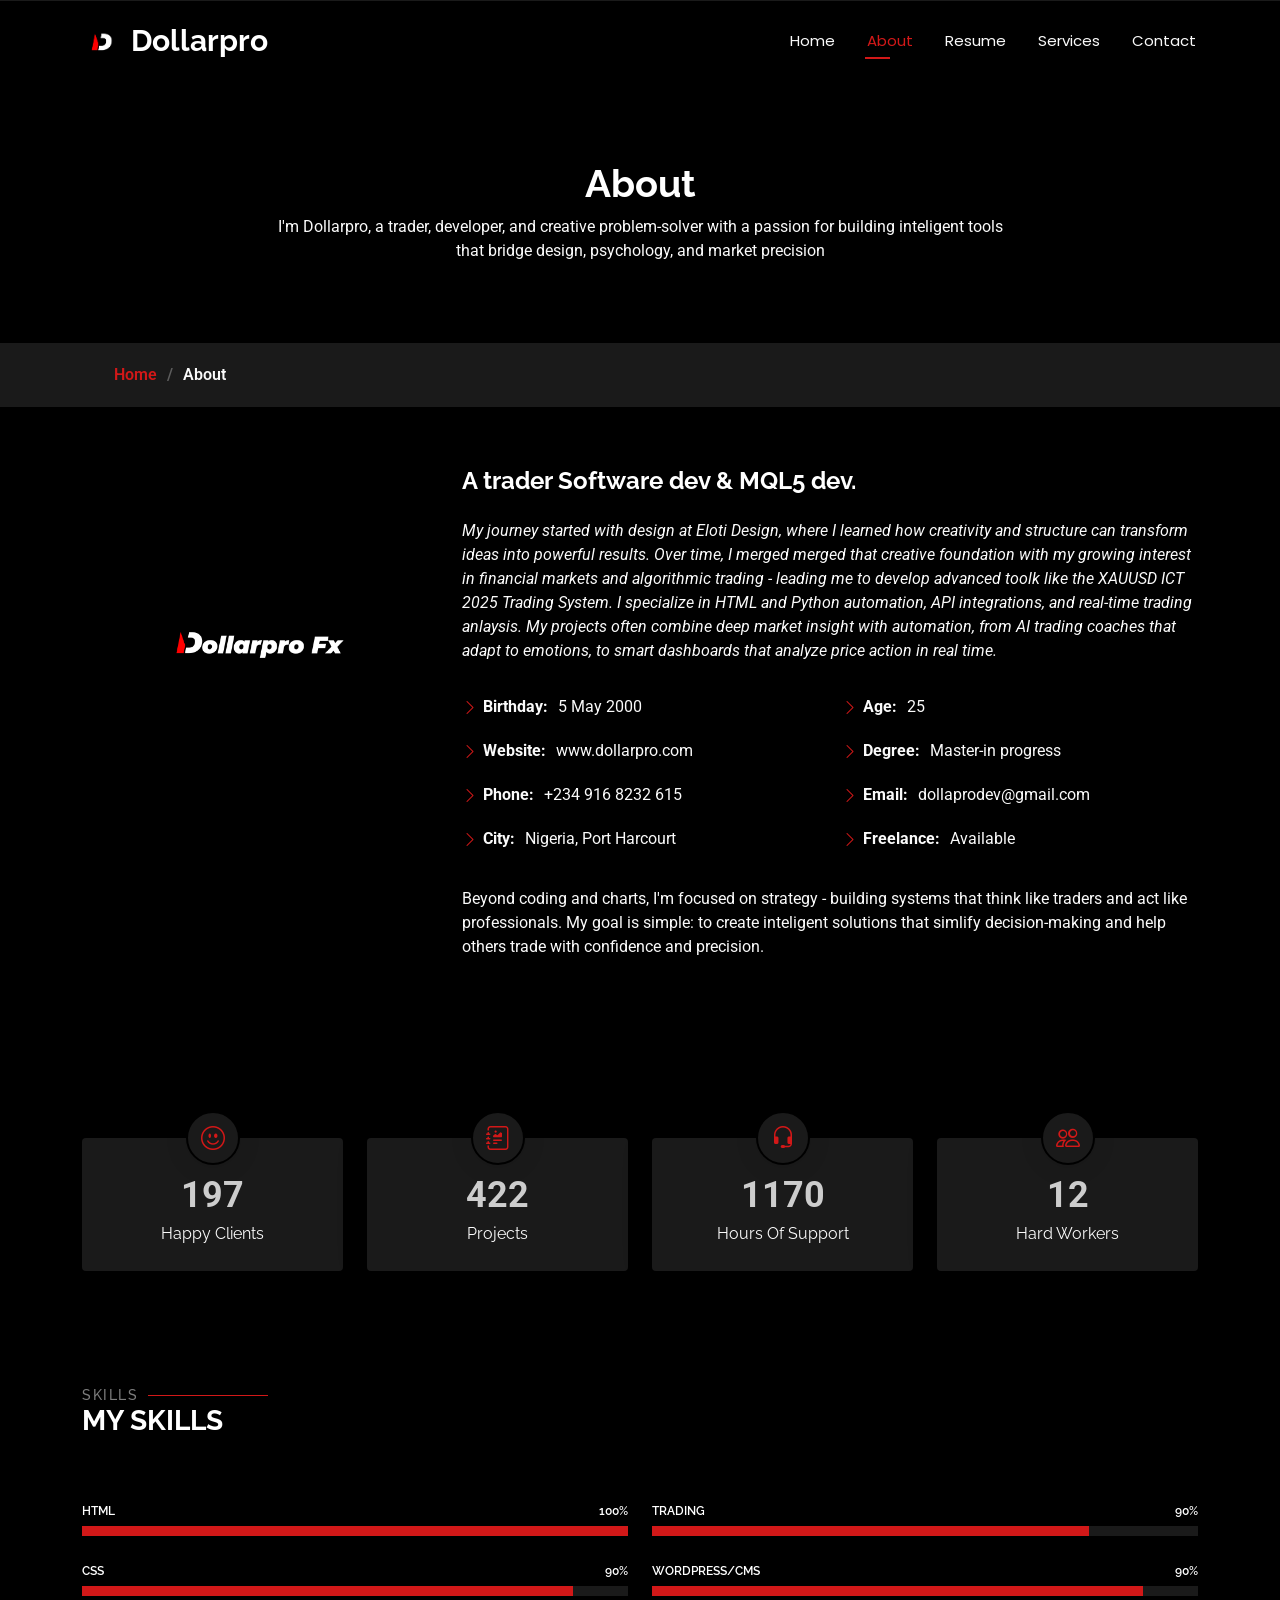
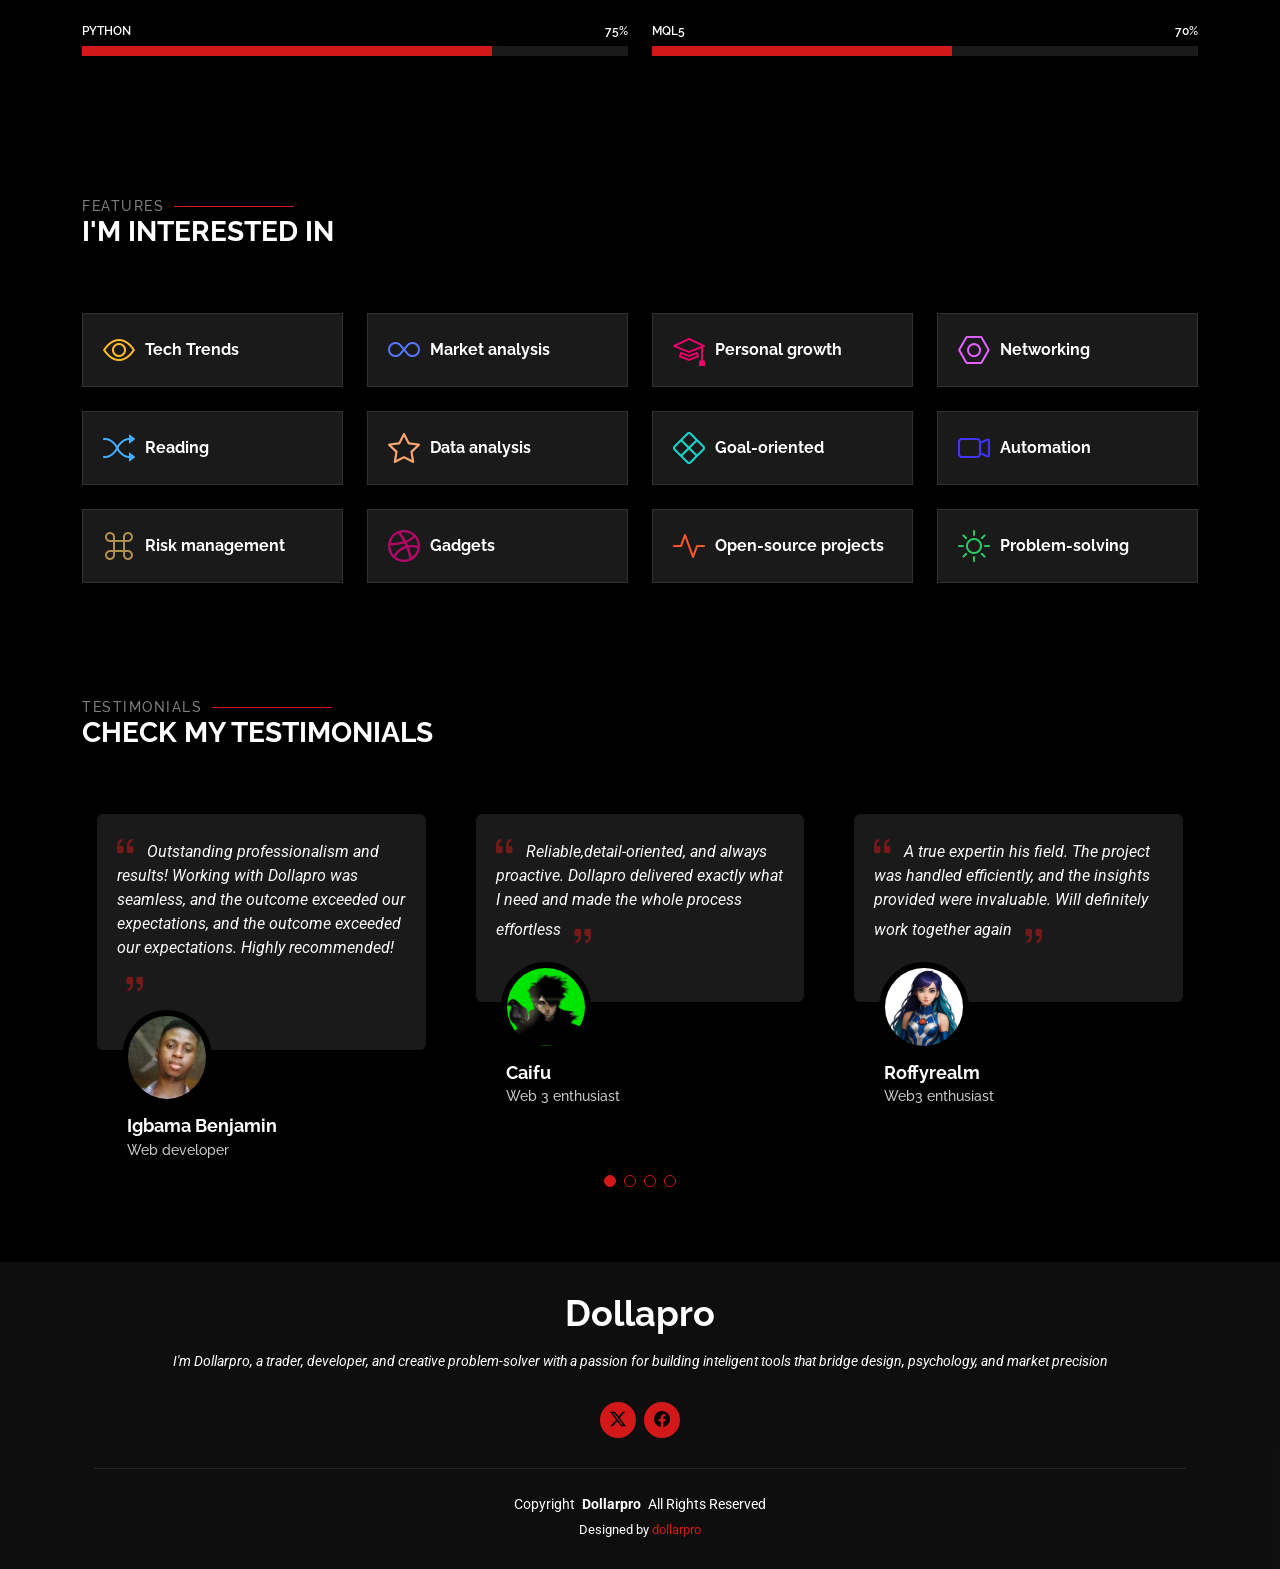
==== commit 010774ba: "Update about.html" ====
--- a/about.html
+++ b/about.html
@@ -110,7 +110,7 @@
                 <ul>
                   <li><i class="bi bi-chevron-right"></i> <strong>Birthday:</strong> <span>5 May 2000</span></li>
                   <li><i class="bi bi-chevron-right"></i> <strong>Website:</strong> <span>www.dollarpro.com</span></li>
-                  <li><i class="bi bi-chevron-right"></i> <strong>Phone:</strong> <span>+123 456 7890</span></li>
+                  <li><i class="bi bi-chevron-right"></i> <strong>Phone:</strong> <span>+234 916 8232 615</span></li>
                   <li><i class="bi bi-chevron-right"></i> <strong>City:</strong> <span>Nigeria, Port Harcourt</span></li>
                 </ul>
               </div>
@@ -458,8 +458,8 @@
       <h3 class="sitename">Dollapro</h3>
       <p>I'm Dollarpro, a trader, developer, and creative problem-solver with a passion for building inteligent tools that bridge design, psychology, and market precision</p>
       <div class="social-links d-flex justify-content-center">
-        <a href=""><i class="bi bi-twitter-x"></i></a>
-        <a href=""><i class="bi bi-facebook"></i></a>
+         <a href="https://x.com/dollarprofx?t=xQ6AZsMPNIDQLsti6m-gsQ&s=09"><i class="bi bi-twitter-x"></i></a>
+         <a href="https://www.facebook.com/profile.php?id=61582568036363"><i class="bi bi-facebook"></i></a>
       </div>
       <div class="container">
         <div class="copyright">
@@ -499,4 +499,4 @@
 
 </body>
 
-</html>+</html>
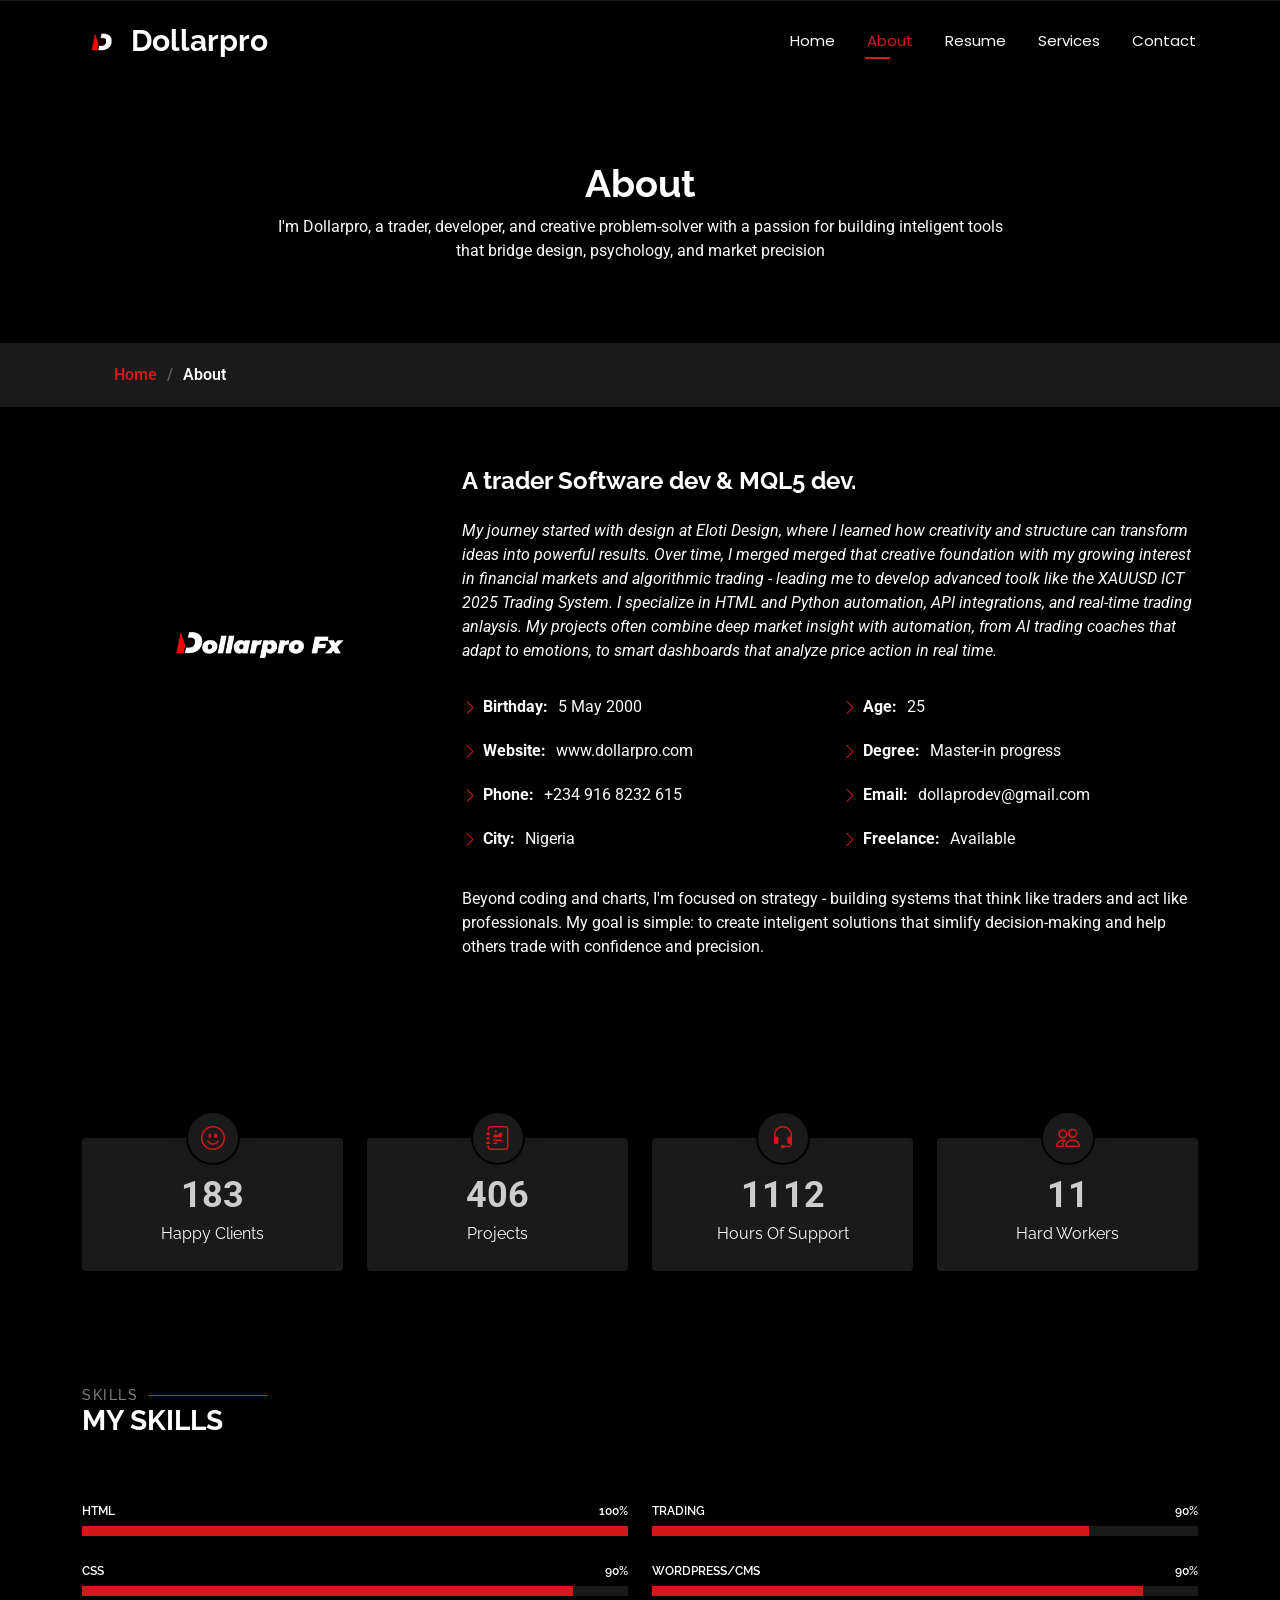
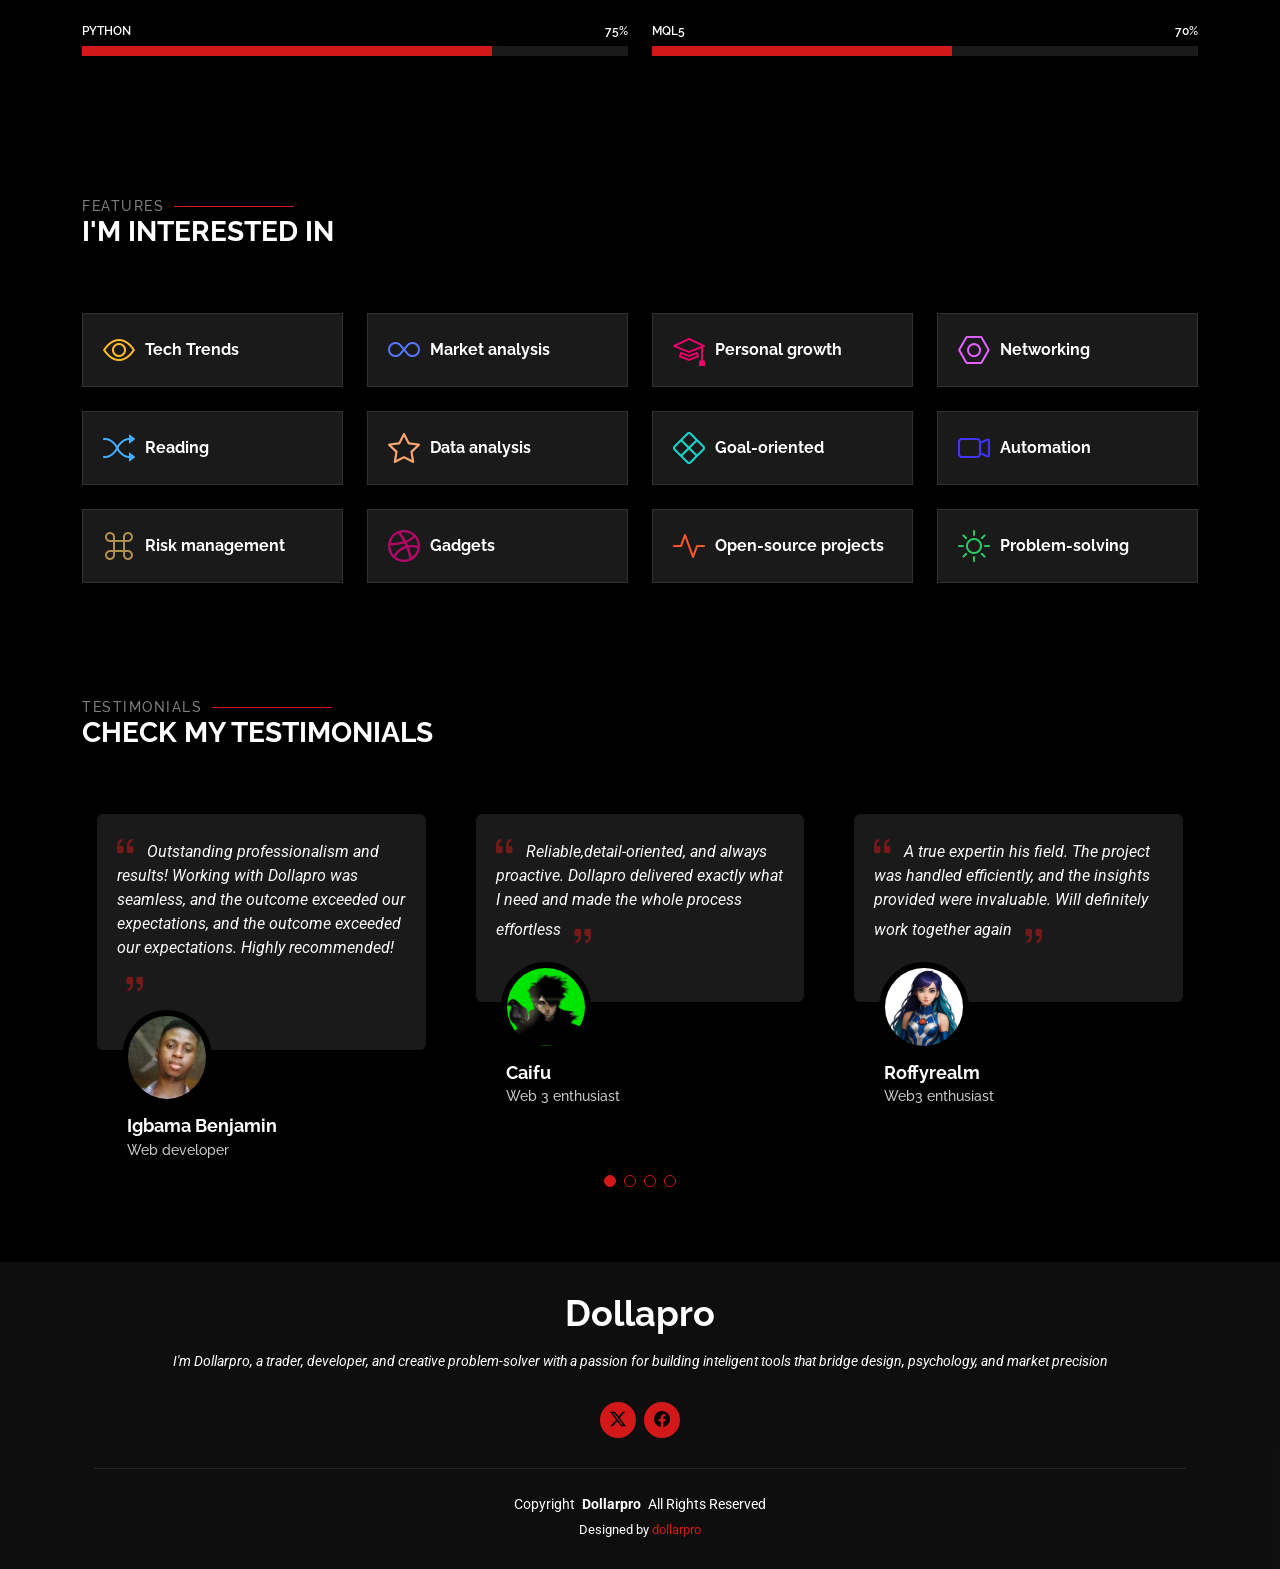
==== commit 427415ee: "Update about.html" ====
--- a/about.html
+++ b/about.html
@@ -111,7 +111,7 @@
                   <li><i class="bi bi-chevron-right"></i> <strong>Birthday:</strong> <span>5 May 2000</span></li>
                   <li><i class="bi bi-chevron-right"></i> <strong>Website:</strong> <span>www.dollarpro.com</span></li>
                   <li><i class="bi bi-chevron-right"></i> <strong>Phone:</strong> <span>+234 916 8232 615</span></li>
-                  <li><i class="bi bi-chevron-right"></i> <strong>City:</strong> <span>Nigeria, Port Harcourt</span></li>
+                  <li><i class="bi bi-chevron-right"></i> <strong>City:</strong> <span>Nigeria</span></li>
                 </ul>
               </div>
               <div class="col-lg-6">
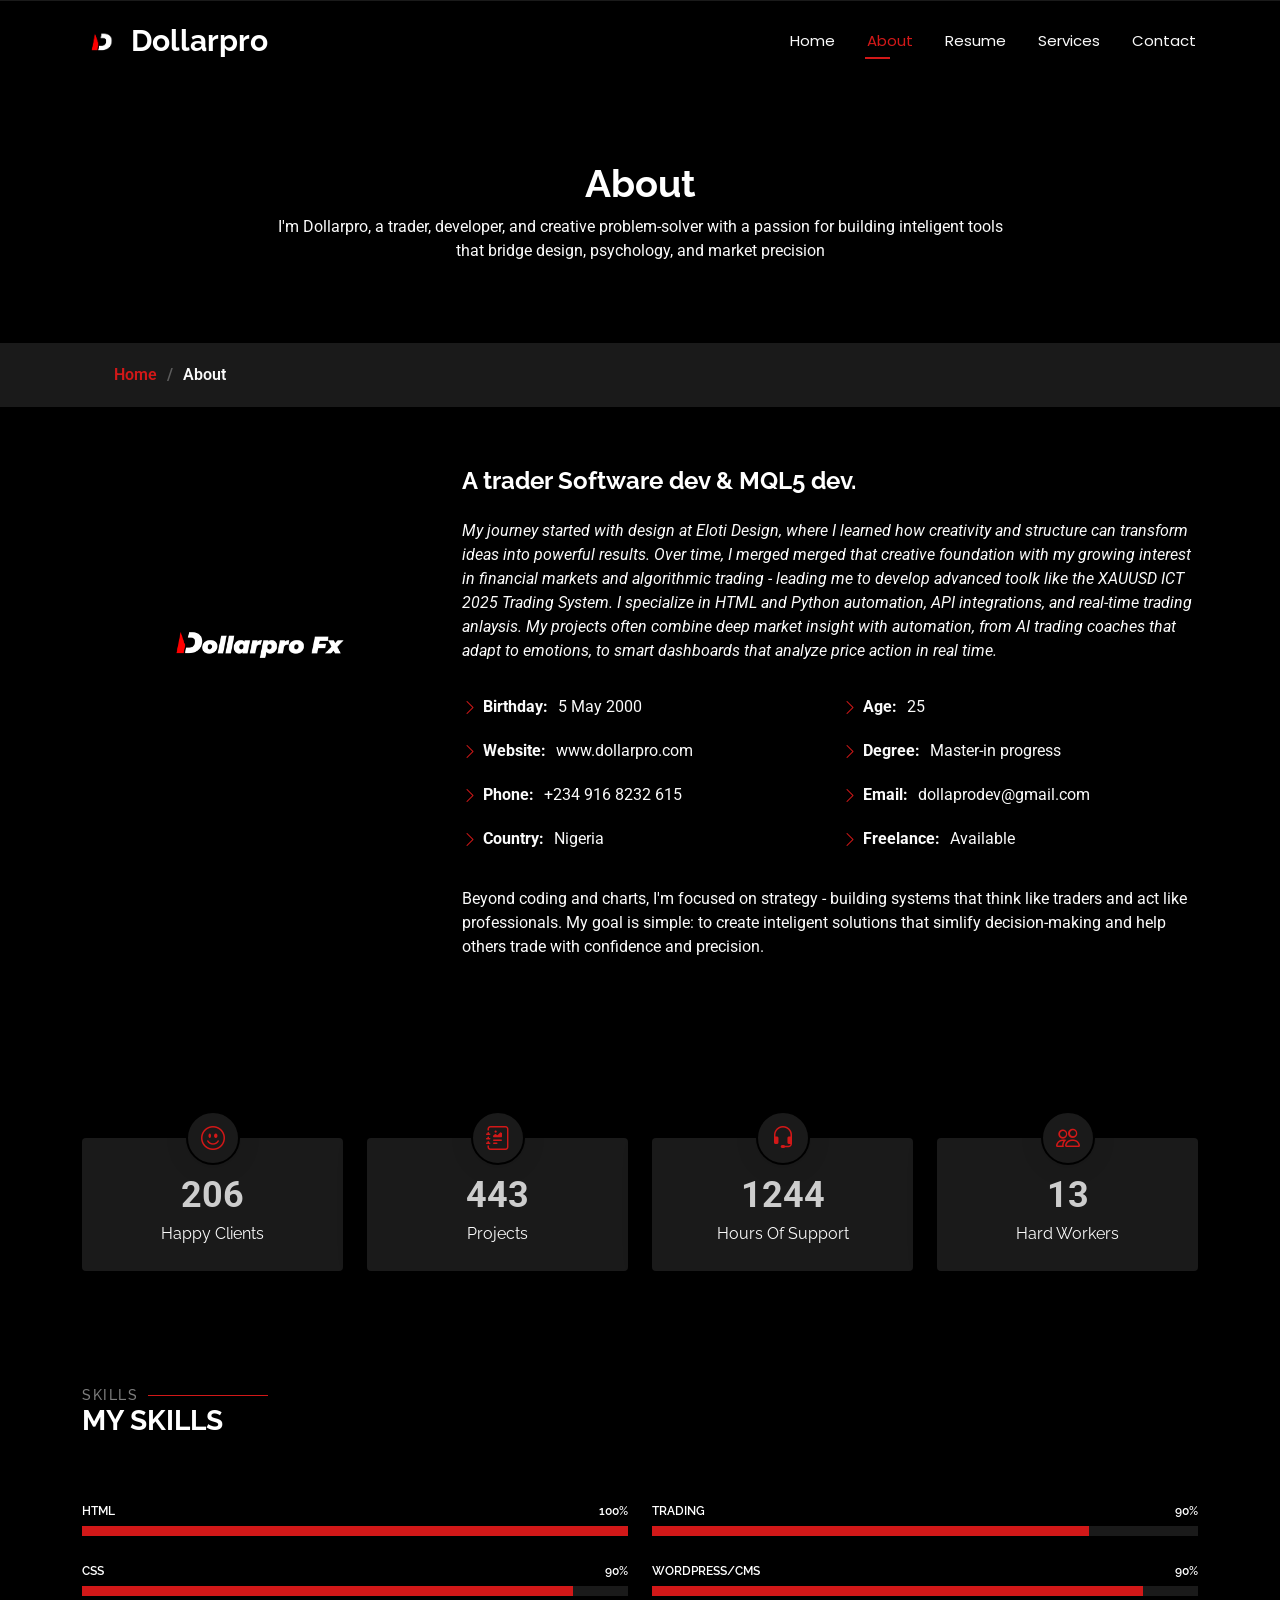
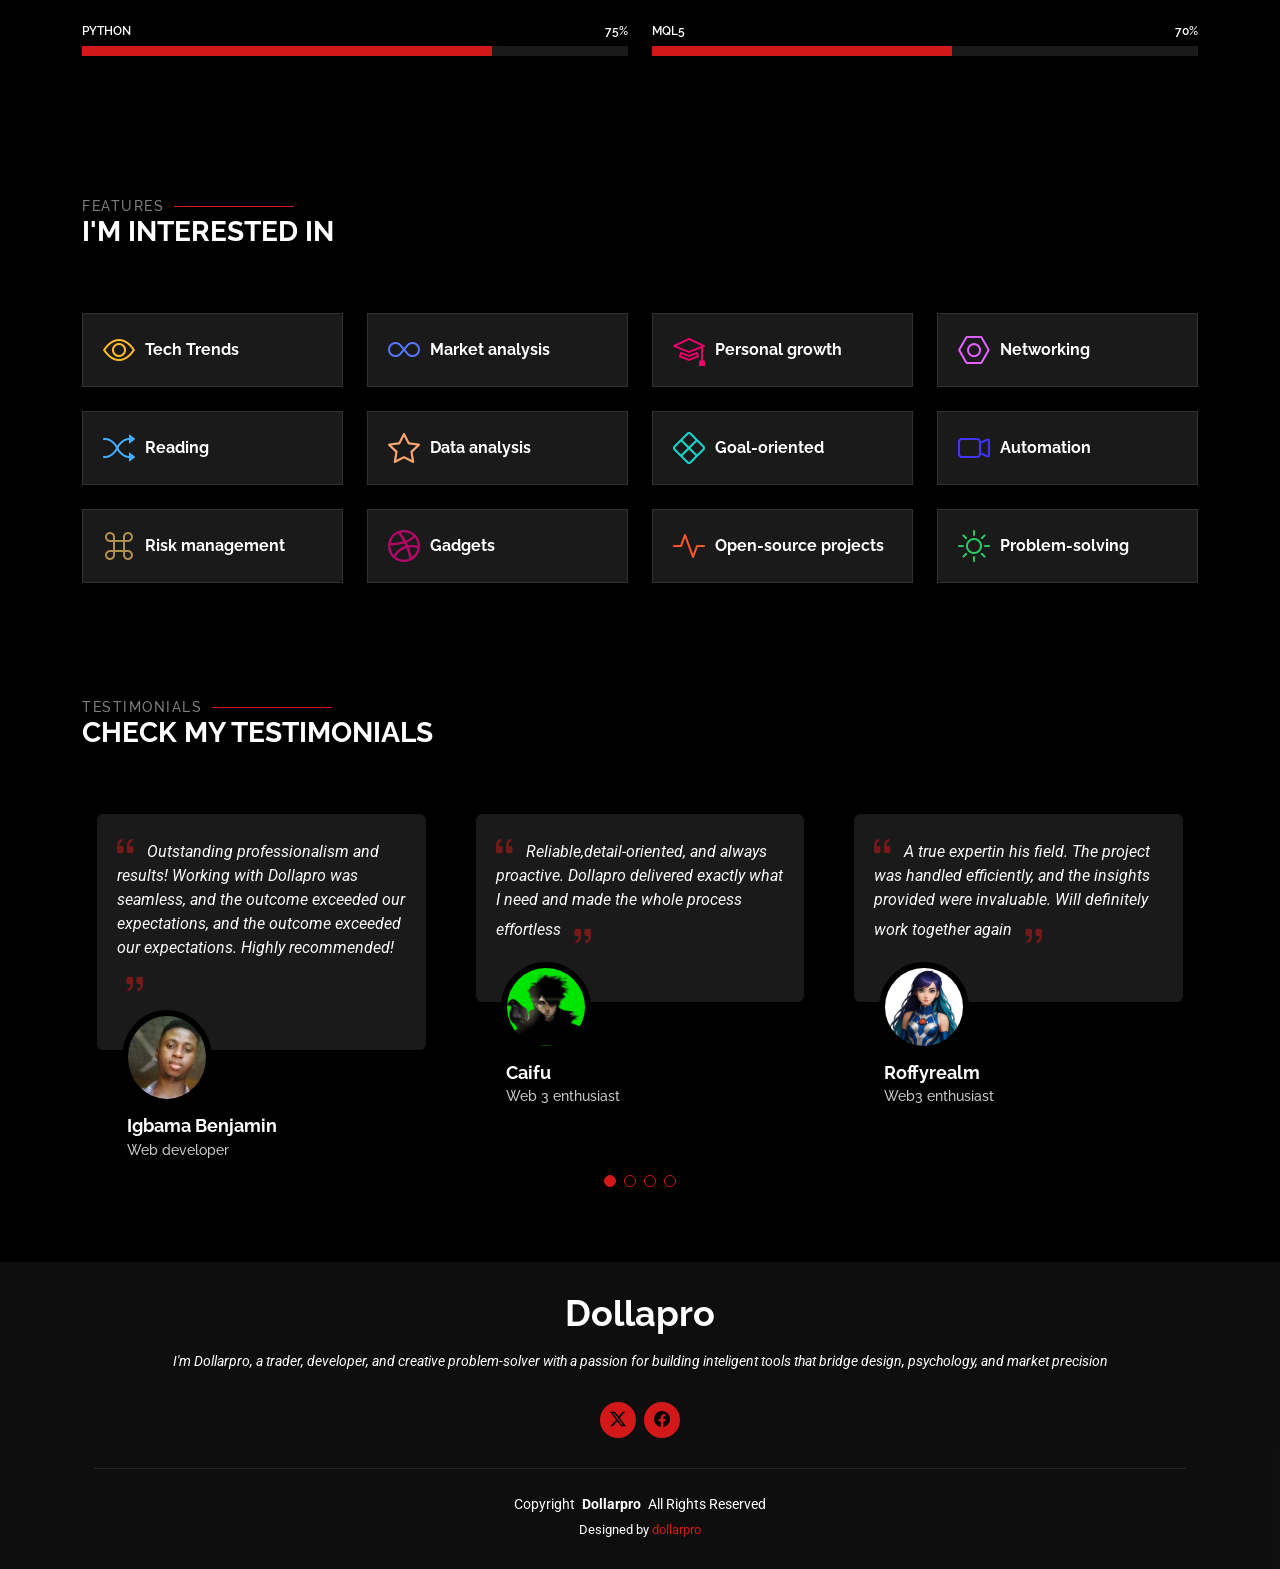
==== commit 53eb16fb: "Update about.html" ====
--- a/about.html
+++ b/about.html
@@ -111,7 +111,7 @@
                   <li><i class="bi bi-chevron-right"></i> <strong>Birthday:</strong> <span>5 May 2000</span></li>
                   <li><i class="bi bi-chevron-right"></i> <strong>Website:</strong> <span>www.dollarpro.com</span></li>
                   <li><i class="bi bi-chevron-right"></i> <strong>Phone:</strong> <span>+234 916 8232 615</span></li>
-                  <li><i class="bi bi-chevron-right"></i> <strong>City:</strong> <span>Nigeria</span></li>
+                  <li><i class="bi bi-chevron-right"></i> <strong>Country:</strong> <span>Nigeria</span></li>
                 </ul>
               </div>
               <div class="col-lg-6">
